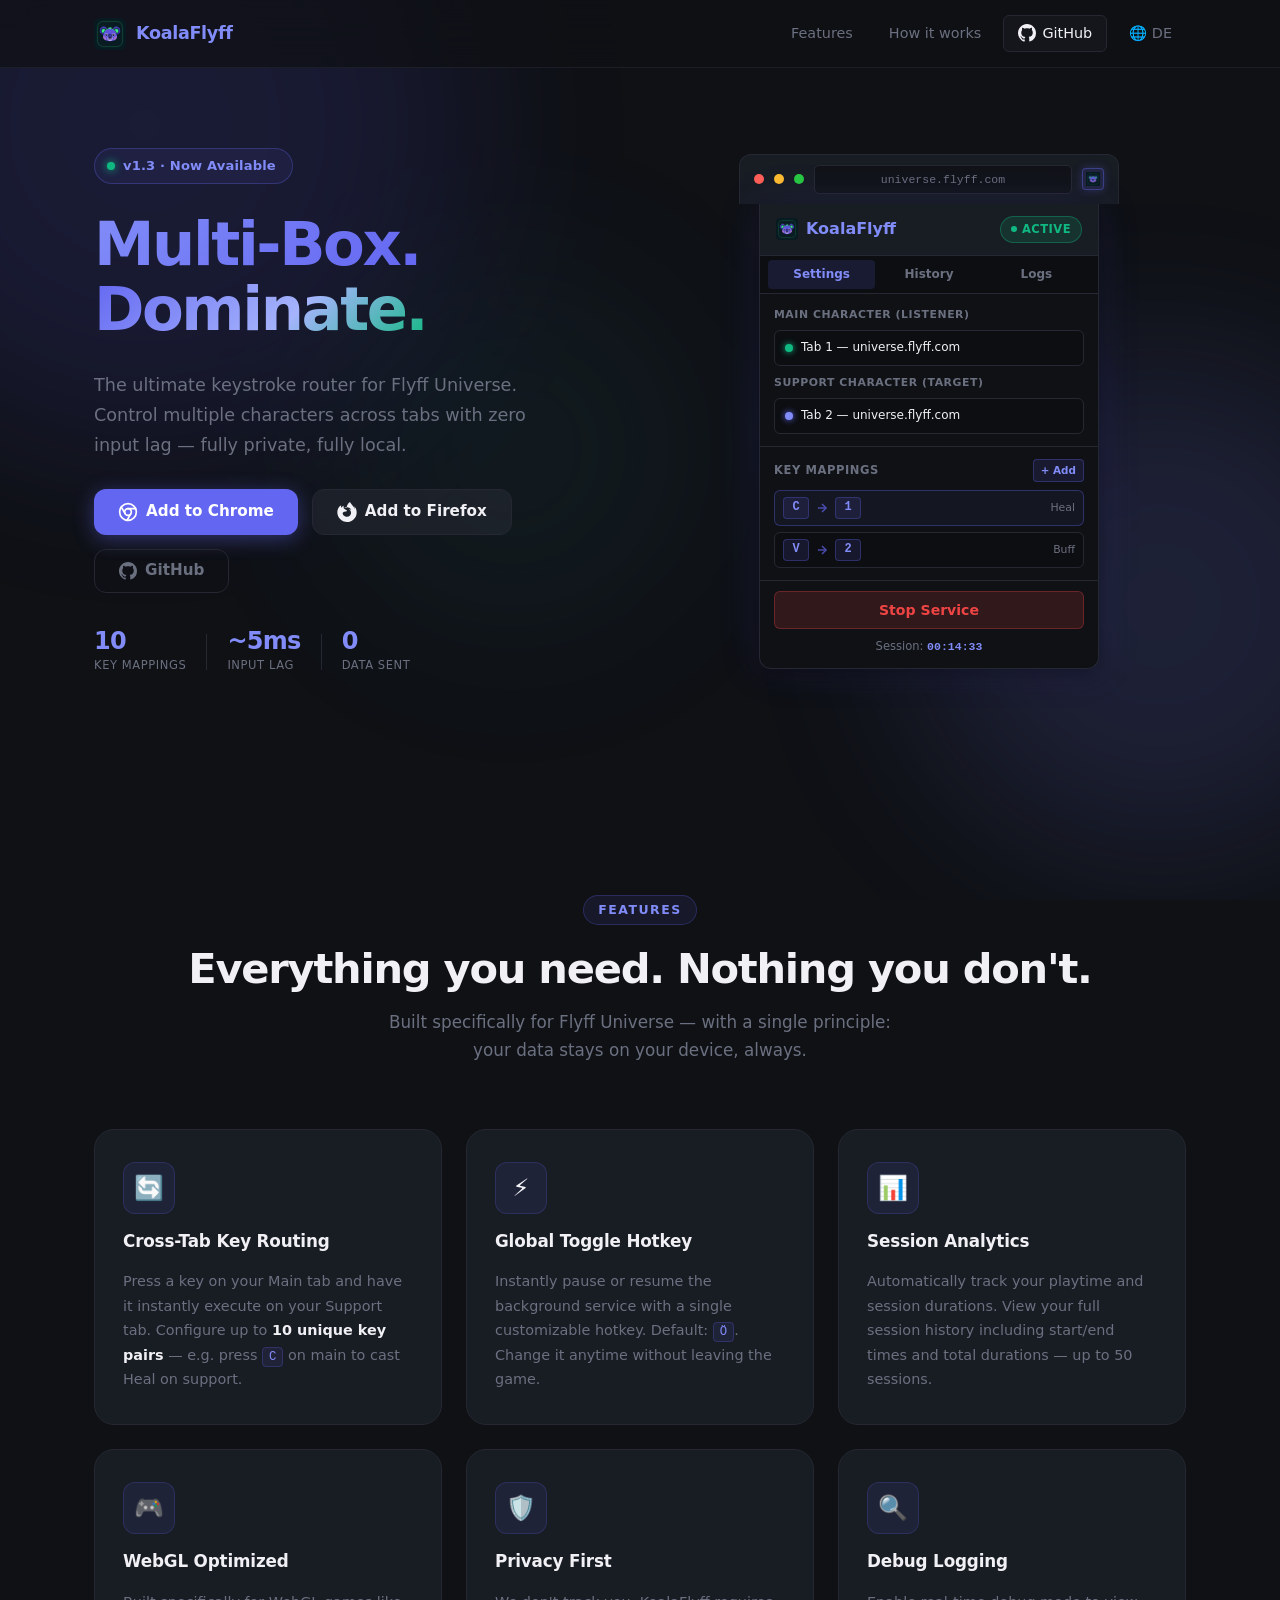
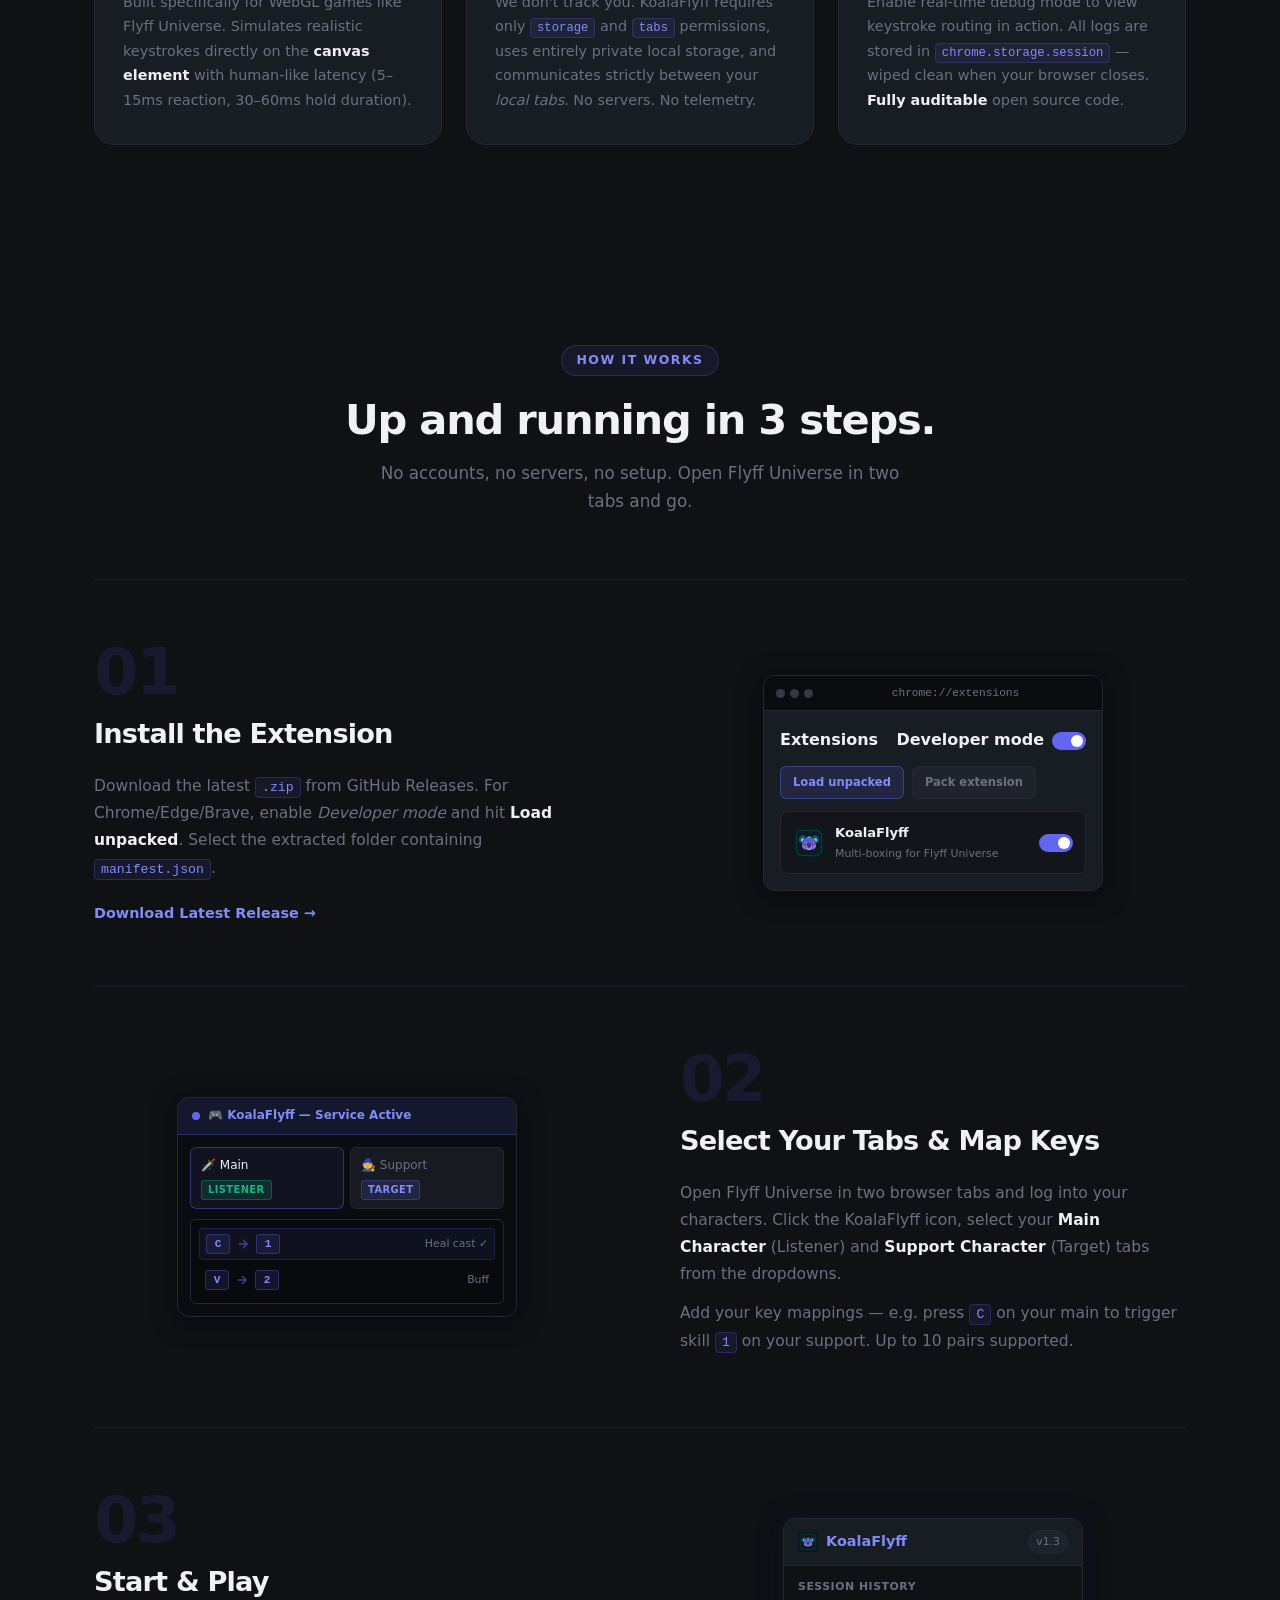
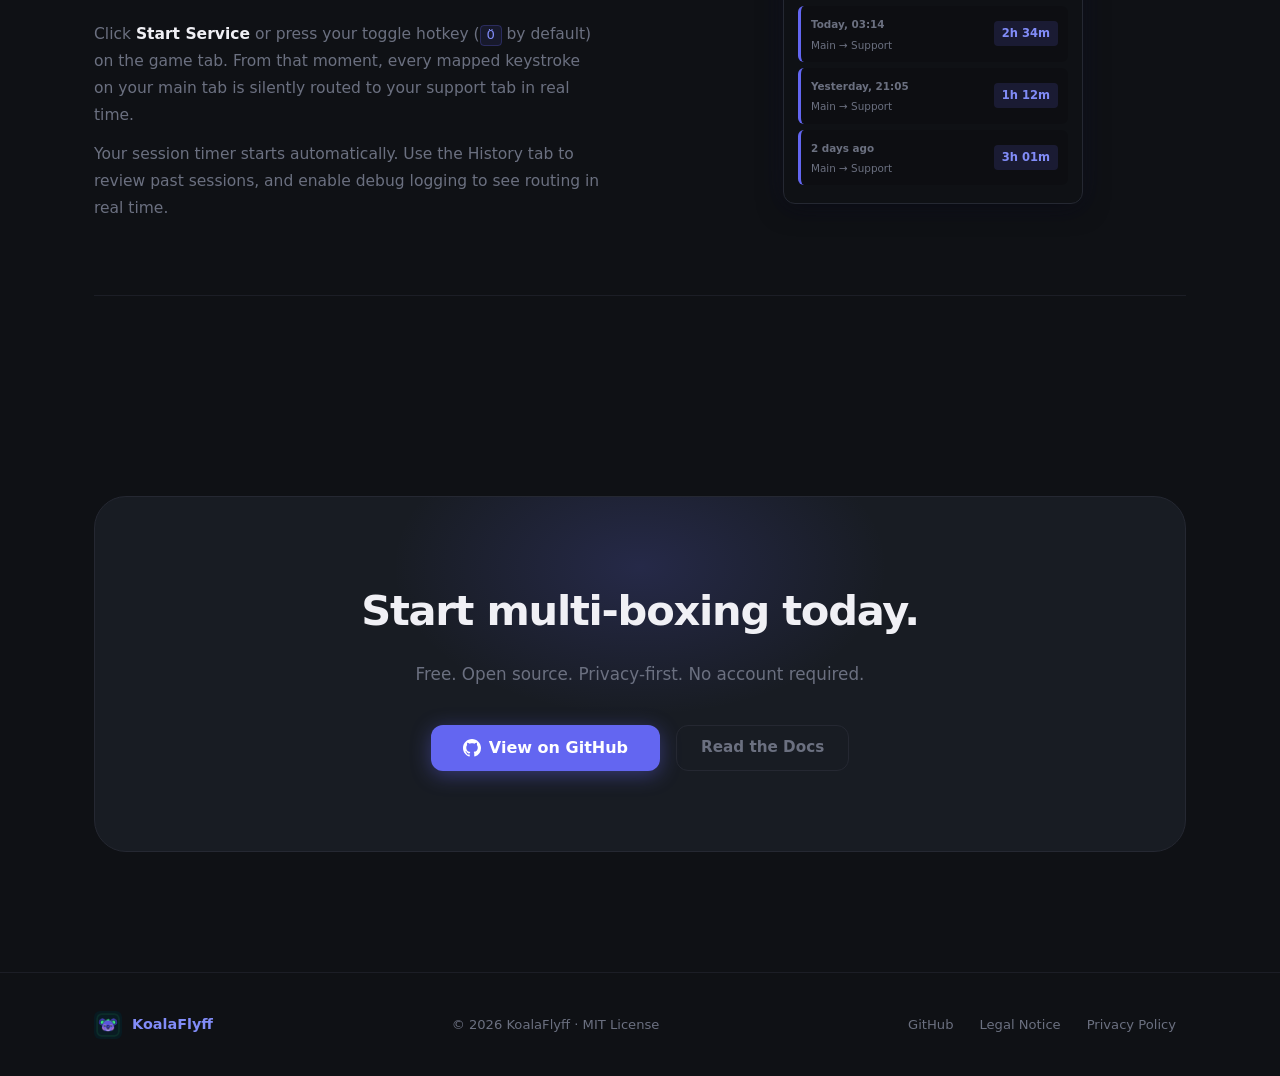
==== website/index.html @ 9cf0c8f7 "feat: add website landing page for KoalaFlyff extension" ====
<!DOCTYPE html>
<html lang="en">
<head>
  <meta charset="UTF-8">
  <meta name="viewport" content="width=device-width, initial-scale=1.0">
  <title>KoalaFlyff — The Ultimate Multi-Boxing Companion for Flyff Universe</title>
  <meta name="description" content="KoalaFlyff is a privacy-first browser extension for Flyff Universe. Route keystrokes between tabs, track sessions, and multi-box effortlessly. Zero tracking. 100% local.">
  <meta property="og:title" content="KoalaFlyff — Multi-Boxing Made Easy.">
  <meta property="og:description" content="Cross-tab key mapper for Flyff Universe. Up to 10 key mappings, global toggle hotkey, session analytics — zero tracking.">
  <meta property="og:type" content="website">
  <meta property="og:url" content="https://koalaflyff.koalastuff.net">
  <meta name="theme-color" content="#0f1115">
  <link rel="canonical" href="https://koalaflyff.koalastuff.net">
  <link rel="icon" type="image/png" href="assets/icon.png">
  <link rel="stylesheet" href="style.css">
</head>
<body>

  <!-- Animated background blobs -->
  <div class="bg-blobs" aria-hidden="true">
    <div class="blob blob-1"></div>
    <div class="blob blob-2"></div>
    <div class="blob blob-3"></div>
  </div>

  <!-- ===================== NAV ===================== -->
  <nav class="nav" id="nav">
    <div class="nav-inner">
      <a href="/" class="nav-brand" aria-label="KoalaFlyff Home">
        <img src="assets/icon.png"
             alt="KoalaFlyff Logo" class="nav-logo" width="32" height="32">
        <span class="nav-brand-text">KoalaFlyff</span>
      </a>

      <ul class="nav-links" id="nav-links" role="list">
        <li><a href="#features" class="nav-link"><span lang="en">Features</span><span lang="de">Funktionen</span></a></li>
        <li><a href="#how-it-works" class="nav-link"><span lang="en">How it works</span><span lang="de">So funktioniert's</span></a></li>
        <li>
          <a href="https://github.com/Shik3i/FlyffUniverseHelper" target="_blank" rel="noopener noreferrer"
             class="nav-link nav-github-link" aria-label="GitHub Repository">
            <svg aria-hidden="true" width="18" height="18" viewBox="0 0 16 16" fill="currentColor">
              <path d="M8 0C3.58 0 0 3.58 0 8c0 3.54 2.29 6.53 5.47 7.59.4.07.55-.17.55-.38 0-.19-.01-.82-.01-1.49-2.01.37-2.53-.49-2.69-.94-.09-.23-.48-.94-.82-1.13-.28-.15-.68-.52-.01-.53.63-.01 1.08.58 1.23.82.72 1.21 1.87.87 2.33.66.07-.52.28-.87.51-1.07-1.78-.2-3.64-.89-3.64-3.95 0-.87.31-1.59.82-2.15-.08-.2-.36-1.02.08-2.12 0 0 .67-.21 2.2.82.64-.18 1.32-.27 2-.27.68 0 1.36.09 2 .27 1.53-1.04 2.2-.82 2.2-.82.44 1.1.16 1.92.08 2.12.51.56.82 1.27.82 2.15 0 3.07-1.87 3.75-3.65 3.95.29.25.54.73.54 1.48 0 1.07-.01 1.93-.01 2.2 0 .21.15.46.55.38A8.013 8.013 0 0016 8c0-4.42-3.58-8-8-8z"/>
            </svg>
            GitHub
          </a>
        </li>
        <li>
          <button class="lang-toggle nav-link" aria-label="Auf Deutsch wechseln">🌐 DE</button>
        </li>
      </ul>

      <button class="hamburger" id="hamburger" aria-label="Toggle navigation" aria-expanded="false">
        <span class="hamburger-bar"></span>
        <span class="hamburger-bar"></span>
        <span class="hamburger-bar"></span>
      </button>
    </div>
  </nav>

  <!-- ===================== HERO ===================== -->
  <section class="hero" id="home">
    <div class="hero-inner">
      <div class="hero-content">
        <div class="version-badge" data-reveal>
          <span class="version-dot"></span>
          <span lang="en">v1.3 &middot; Now Available</span>
          <span lang="de">v1.3 &middot; Jetzt verfügbar</span>
        </div>

        <h1 class="hero-title" data-reveal>
          <span lang="en">
            <span class="gradient-text">Multi-Box.</span><br>
            <span class="gradient-text-alt">Dominate.</span>
          </span>
          <span lang="de">
            <span class="gradient-text">Multi-Box.</span><br>
            <span class="gradient-text-alt">Dominiere.</span>
          </span>
        </h1>

        <p class="hero-subtitle" data-reveal>
          <span lang="en">The ultimate keystroke router for Flyff Universe. Control multiple characters across tabs with zero input lag — fully private, fully local.</span>
          <span lang="de">Der ultimative Tastendrucker-Router für Flyff Universe. Steuere mehrere Charaktere über Tabs hinweg mit null Eingabeverzögerung — vollständig privat, vollständig lokal.</span>
        </p>

        <div class="hero-ctas" data-reveal>
          <a href="https://github.com/Shik3i/FlyffUniverseHelper/releases/latest"
             target="_blank" rel="noopener noreferrer"
             class="btn btn-primary" id="cta-chrome">
            <svg aria-hidden="true" width="20" height="20" viewBox="0 0 24 24" fill="none" stroke="currentColor" stroke-width="2" stroke-linecap="round" stroke-linejoin="round">
              <circle cx="12" cy="12" r="10"/>
              <circle cx="12" cy="12" r="4"/>
              <line x1="21.17" y1="8" x2="12" y2="8"/>
              <line x1="3.95" y1="6.06" x2="8.54" y2="14"/>
              <line x1="10.88" y1="21.94" x2="15.46" y2="14"/>
            </svg>
            <span lang="en">Add to Chrome</span>
            <span lang="de">Zu Chrome hinzufügen</span>
          </a>
          <a href="https://github.com/Shik3i/FlyffUniverseHelper/releases/latest"
             target="_blank" rel="noopener noreferrer"
             class="btn btn-secondary btn-firefox-hero" id="cta-firefox">
            <svg aria-hidden="true" width="20" height="20" viewBox="0 0 24 24" fill="currentColor">
              <path d="M8.824 7.287c.008 0 .004 0 0 0zm-2.8-1.4c.006 0 .003 0 0 0zm16.754 2.161c-.505-1.215-1.53-2.528-2.333-2.943.654 1.283 1.033 2.57 1.177 3.53l.002.02c-1.314-3.278-3.544-4.6-5.366-7.477-.091-.147-.184-.292-.273-.446a3.545 3.545 0 01-.13-.24 2.118 2.118 0 01-.172-.46.03.03 0 00-.027-.03.038.038 0 00-.021 0l-.006.001a.037.037 0 00-.01.005L15.624 0c-2.585 1.515-3.657 4.168-3.932 5.856a6.197 6.197 0 00-2.305.587.297.297 0 00-.147.37c.057.162.24.24.396.17a5.622 5.622 0 012.008-.523l.067-.005a5.847 5.847 0 011.957.222l.095.03a5.816 5.816 0 01.616.228c.08.036.16.073.238.112l.107.055a5.835 5.835 0 01.368.211 5.953 5.953 0 012.034 2.104c-.62-.437-1.733-.868-2.803-.681 4.183 2.09 3.06 9.292-2.737 9.02a5.164 5.164 0 01-1.513-.292 4.42 4.42 0 01-.538-.232c-1.42-.735-2.593-2.121-2.74-3.806 0 0 .537-2 3.845-2 .357 0 1.38-.998 1.398-1.287-.005-.095-2.029-.9-2.817-1.677-.422-.416-.622-.616-.8-.767a3.47 3.47 0 00-.301-.227 5.388 5.388 0 01-.032-2.842c-1.195.544-2.124 1.403-2.8 2.163h-.006c-.46-.584-.428-2.51-.402-2.913-.006-.025-.343.176-.389.206-.406.29-.787.616-1.136.974-.397.403-.76.839-1.085 1.303a9.816 9.816 0 00-1.562 3.52c-.003.013-.11.487-.19 1.073-.013.09-.026.181-.037.272a7.8 7.8 0 00-.069.667l-.002.034-.023.387-.001.06C.386 18.795 5.593 24 12.016 24c5.752 0 10.527-4.176 11.463-9.661.02-.149.035-.298.052-.448.232-1.994-.025-4.09-.753-5.844z"/>
            </svg>
            <span lang="en">Add to Firefox</span>
            <span lang="de">Zu Firefox hinzufügen</span>
          </a>
          <a href="https://github.com/Shik3i/FlyffUniverseHelper/releases"
             target="_blank" rel="noopener noreferrer"
             class="btn btn-ghost" id="cta-github">
            <svg aria-hidden="true" width="18" height="18" viewBox="0 0 16 16" fill="currentColor">
              <path d="M8 0C3.58 0 0 3.58 0 8c0 3.54 2.29 6.53 5.47 7.59.4.07.55-.17.55-.38 0-.19-.01-.82-.01-1.49-2.01.37-2.53-.49-2.69-.94-.09-.23-.48-.94-.82-1.13-.28-.15-.68-.52-.01-.53.63-.01 1.08.58 1.23.82.72 1.21 1.87.87 2.33.66.07-.52.28-.87.51-1.07-1.78-.2-3.64-.89-3.64-3.95 0-.87.31-1.59.82-2.15-.08-.2-.36-1.02.08-2.12 0 0 .67-.21 2.2.82.64-.18 1.32-.27 2-.27.68 0 1.36.09 2 .27 1.53-1.04 2.2-.82 2.2-.82.44 1.1.16 1.92.08 2.12.51.56.82 1.27.82 2.15 0 3.07-1.87 3.75-3.65 3.95.29.25.54.73.54 1.48 0 1.07-.01 1.93-.01 2.2 0 .21.15.46.55.38A8.013 8.013 0 0016 8c0-4.42-3.58-8-8-8z"/>
            </svg>
            <span lang="en">GitHub</span>
            <span lang="de">GitHub</span>
          </a>
        </div>

        <div class="hero-stats" data-reveal>
          <div class="stat">
            <span class="stat-value">10</span>
            <span class="stat-label">
              <span lang="en">Key Mappings</span>
              <span lang="de">Tastenmappings</span>
            </span>
          </div>
          <div class="stat-divider" aria-hidden="true"></div>
          <div class="stat">
            <span class="stat-value">~5ms</span>
            <span class="stat-label">
              <span lang="en">Input Lag</span>
              <span lang="de">Eingabeverzögerung</span>
            </span>
          </div>
          <div class="stat-divider" aria-hidden="true"></div>
          <div class="stat">
            <span class="stat-value">0</span>
            <span class="stat-label">
              <span lang="en">Data Sent</span>
              <span lang="de">Gesendete Daten</span>
            </span>
          </div>
        </div>
      </div>

      <!-- Interactive popup mockup -->
      <div class="hero-mockup" data-reveal aria-label="KoalaFlyff popup interface preview">
        <div class="mockup-browser-bar">
          <span class="mockup-dot mockup-dot-red"></span>
          <span class="mockup-dot mockup-dot-yellow"></span>
          <span class="mockup-dot mockup-dot-green"></span>
          <span class="mockup-url-bar">universe.flyff.com</span>
          <div class="mockup-ext-icon" title="KoalaFlyff active">
            <img src="assets/icon.png"
                 alt="KoalaFlyff icon" width="16" height="16">
          </div>
        </div>

        <div class="popup-mockup">
          <!-- Popup Header -->
          <div class="pm-header">
            <div class="pm-header-title">
              <img src="assets/icon.png"
                   alt="" width="22" height="22" aria-hidden="true">
              <span class="pm-title">KoalaFlyff</span>
            </div>
            <div class="pm-status pm-status-active" id="mockup-status">
              <span class="pm-status-dot"></span>
              <span lang="en">Active</span>
              <span lang="de">Aktiv</span>
            </div>
          </div>

          <!-- Tabs -->
          <div class="pm-tabs">
            <span class="pm-tab pm-tab-active">
              <span lang="en">Settings</span>
              <span lang="de">Einstellungen</span>
            </span>
            <span class="pm-tab">
              <span lang="en">History</span>
              <span lang="de">Verlauf</span>
            </span>
            <span class="pm-tab">Logs</span>
          </div>

          <!-- Tab selection -->
          <div class="pm-section">
            <div class="pm-label">
              <span lang="en">Main Character (Listener)</span>
              <span lang="de">Hauptcharakter (Listener)</span>
            </div>
            <div class="pm-select-row">
              <div class="pm-select-dot pm-dot-green"></div>
              <span class="pm-select-text">Tab 1 — universe.flyff.com</span>
            </div>
            <div class="pm-label" style="margin-top:8px;">
              <span lang="en">Support Character (Target)</span>
              <span lang="de">Supportcharakter (Ziel)</span>
            </div>
            <div class="pm-select-row">
              <div class="pm-select-dot pm-dot-purple"></div>
              <span class="pm-select-text">Tab 2 — universe.flyff.com</span>
            </div>
          </div>

          <!-- Key Mappings -->
          <div class="pm-section">
            <div class="pm-section-header">
              <span class="pm-label-bold">
                <span lang="en">Key Mappings</span>
                <span lang="de">Tastenmappings</span>
              </span>
              <span class="pm-add-chip">+ <span lang="en">Add</span><span lang="de">Hinzu</span></span>
            </div>
            <div class="pm-mappings">
              <div class="pm-mapping-row pm-mapping-active">
                <span class="pm-key">C</span>
                <svg aria-hidden="true" width="14" height="14" viewBox="0 0 24 24" fill="none" stroke="currentColor" stroke-width="2.5"><line x1="5" y1="12" x2="19" y2="12"/><polyline points="12 5 19 12 12 19"/></svg>
                <span class="pm-key">1</span>
                <span class="pm-key-desc">
                  <span lang="en">Heal</span>
                  <span lang="de">Heilen</span>
                </span>
              </div>
              <div class="pm-mapping-row">
                <span class="pm-key">V</span>
                <svg aria-hidden="true" width="14" height="14" viewBox="0 0 24 24" fill="none" stroke="currentColor" stroke-width="2.5"><line x1="5" y1="12" x2="19" y2="12"/><polyline points="12 5 19 12 12 19"/></svg>
                <span class="pm-key">2</span>
                <span class="pm-key-desc">
                  <span lang="en">Buff</span>
                  <span lang="de">Buff</span>
                </span>
              </div>
            </div>
          </div>

          <!-- Start Button -->
          <div class="pm-footer">
            <button class="pm-toggle-btn pm-toggle-running" tabindex="-1">
              <span lang="en">Stop Service</span>
              <span lang="de">Service stoppen</span>
            </button>
            <div class="pm-timer">
              <span lang="en">Session: </span>
              <span lang="de">Session: </span>
              <span class="pm-timer-val" id="mockup-timer">00:14:32</span>
            </div>
          </div>
        </div>
      </div>
    </div>
  </section>

  <!-- ===================== FEATURES ===================== -->
  <section class="features" id="features">
    <div class="container">
      <div class="section-header" data-reveal>
        <span class="section-label">
          <span lang="en">Features</span>
          <span lang="de">Funktionen</span>
        </span>
        <h2 class="section-title">
          <span lang="en">Everything you need. Nothing you don't.</span>
          <span lang="de">Alles was du brauchst. Sonst nichts.</span>
        </h2>
        <p class="section-subtitle">
          <span lang="en">Built specifically for Flyff Universe — with a single principle: your data stays on your device, always.</span>
          <span lang="de">Entwickelt speziell für Flyff Universe — nach einem klaren Prinzip: Deine Daten gehören dir und bleiben lokal.</span>
        </p>
      </div>

      <div class="features-grid">
        <article class="feature-card" data-reveal>
          <div class="feature-icon-wrap">
            <span class="feature-icon" aria-hidden="true">🔄</span>
          </div>
          <h3 class="feature-title">
            <span lang="en">Cross-Tab Key Routing</span>
            <span lang="de">Tab-übergreifendes Tastenrouting</span>
          </h3>
          <p class="feature-desc">
            <span lang="en">Press a key on your Main tab and have it instantly execute on your Support tab. Configure up to <strong>10 unique key pairs</strong> — e.g. press <code>C</code> on main to cast Heal on support.</span>
            <span lang="de">Drücke eine Taste auf deinem Haupttab und sie wird sofort auf deinem Supporttab ausgeführt. Konfiguriere bis zu <strong>10 einzigartige Tastenpaare</strong> — z.B. drücke <code>C</code> auf Main um Heal auf dem Support zu wirken.</span>
          </p>
        </article>

        <article class="feature-card" data-reveal>
          <div class="feature-icon-wrap">
            <span class="feature-icon" aria-hidden="true">⚡</span>
          </div>
          <h3 class="feature-title">
            <span lang="en">Global Toggle Hotkey</span>
            <span lang="de">Globaler Toggle-Hotkey</span>
          </h3>
          <p class="feature-desc">
            <span lang="en">Instantly pause or resume the background service with a single customizable hotkey. Default: <code>Ö</code>. Change it anytime without leaving the game.</span>
            <span lang="de">Pausiere oder setze den Hintergrunddienst mit einem einzigen anpassbaren Hotkey fort. Standard: <code>Ö</code>. Jederzeit änderbar, ohne das Spiel zu verlassen.</span>
          </p>
        </article>

        <article class="feature-card" data-reveal>
          <div class="feature-icon-wrap">
            <span class="feature-icon" aria-hidden="true">📊</span>
          </div>
          <h3 class="feature-title">
            <span lang="en">Session Analytics</span>
            <span lang="de">Session-Analytik</span>
          </h3>
          <p class="feature-desc">
            <span lang="en">Automatically track your playtime and session durations. View your full session history including start/end times and total durations — up to 50 sessions.</span>
            <span lang="de">Verfolge automatisch deine Spielzeit und Session-Dauer. Sieh dir deine vollständige Session-Historie an — bis zu 50 Sessions mit Start-/Endzeiten.</span>
          </p>
        </article>

        <article class="feature-card" data-reveal>
          <div class="feature-icon-wrap">
            <span class="feature-icon" aria-hidden="true">🎮</span>
          </div>
          <h3 class="feature-title">
            <span lang="en">WebGL Optimized</span>
            <span lang="de">WebGL-optimiert</span>
          </h3>
          <p class="feature-desc">
            <span lang="en">Built specifically for WebGL games like Flyff Universe. Simulates realistic keystrokes directly on the <strong>canvas element</strong> with human-like latency (5–15ms reaction, 30–60ms hold duration).</span>
            <span lang="de">Speziell für WebGL-Spiele wie Flyff Universe gebaut. Simuliert realistische Tastenanschläge direkt auf dem <strong>Canvas-Element</strong> mit menschenähnlicher Latenz (5–15ms Reaktion, 30–60ms Haltedauer).</span>
          </p>
        </article>

        <article class="feature-card" data-reveal>
          <div class="feature-icon-wrap">
            <span class="feature-icon" aria-hidden="true">🛡️</span>
          </div>
          <h3 class="feature-title">
            <span lang="en">Privacy First</span>
            <span lang="de">Privatsphäre zuerst</span>
          </h3>
          <p class="feature-desc">
            <span lang="en">We don't track you. KoalaFlyff requires only <code>storage</code> and <code>tabs</code> permissions, uses entirely private local storage, and communicates strictly between your <em>local tabs</em>. No servers. No telemetry.</span>
            <span lang="de">Wir tracken dich nicht. KoalaFlyff benötigt nur <code>storage</code> und <code>tabs</code>-Berechtigungen, nutzt ausschließlich lokalen Speicher und kommuniziert strikt zwischen deinen <em>lokalen Tabs</em>. Keine Server. Keine Telemetrie.</span>
          </p>
        </article>

        <article class="feature-card" data-reveal>
          <div class="feature-icon-wrap">
            <span class="feature-icon" aria-hidden="true">🔍</span>
          </div>
          <h3 class="feature-title">
            <span lang="en">Debug Logging</span>
            <span lang="de">Debug-Protokollierung</span>
          </h3>
          <p class="feature-desc">
            <span lang="en">Enable real-time debug mode to view keystroke routing in action. All logs are stored in <code>chrome.storage.session</code> — wiped clean when your browser closes. <strong>Fully auditable</strong> open source code.</span>
            <span lang="de">Aktiviere den Echtzeit-Debug-Modus, um das Tastenrouting live zu beobachten. Alle Logs werden in <code>chrome.storage.session</code> gespeichert — werden beim Schließen des Browsers gelöscht. <strong>Vollständig prüfbarer</strong> Open-Source-Code.</span>
          </p>
        </article>
      </div>
    </div>
  </section>

  <!-- ===================== HOW IT WORKS ===================== -->
  <section class="how-it-works" id="how-it-works">
    <div class="container">
      <div class="section-header" data-reveal>
        <span class="section-label">
          <span lang="en">How it works</span>
          <span lang="de">So funktioniert's</span>
        </span>
        <h2 class="section-title">
          <span lang="en">Up and running in 3 steps.</span>
          <span lang="de">In 3 Schritten startklar.</span>
        </h2>
        <p class="section-subtitle">
          <span lang="en">No accounts, no servers, no setup. Open Flyff Universe in two tabs and go.</span>
          <span lang="de">Keine Accounts, keine Server, kein Setup. Öffne Flyff Universe in zwei Tabs und lege los.</span>
        </p>
      </div>

      <!-- Step 1 -->
      <div class="step step-odd" data-reveal>
        <div class="step-content">
          <div class="step-number" aria-label="Step 1">01</div>
          <h3 class="step-title">
            <span lang="en">Install the Extension</span>
            <span lang="de">Erweiterung installieren</span>
          </h3>
          <p class="step-desc">
            <span lang="en">Download the latest <code>.zip</code> from GitHub Releases. For Chrome/Edge/Brave, enable <em>Developer mode</em> and hit <strong>Load unpacked</strong>. Select the extracted folder containing <code>manifest.json</code>.</span>
            <span lang="de">Lade das neueste <code>.zip</code> aus den GitHub-Releases. Aktiviere für Chrome/Edge/Brave den <em>Entwicklermodus</em> und klicke auf <strong>„Entpackte Erweiterung laden"</strong>. Wähle den extrahierten Ordner mit <code>manifest.json</code>.</span>
          </p>
          <a href="https://github.com/Shik3i/FlyffUniverseHelper/releases/latest"
             target="_blank" rel="noopener noreferrer"
             class="step-link">
            <span lang="en">Download Latest Release &rarr;</span>
            <span lang="de">Neuestes Release herunterladen &rarr;</span>
          </a>
        </div>
        <div class="step-visual" aria-hidden="true">
          <div class="visual-install">
            <div class="vi-browser-bar">
              <div class="vi-dots">
                <span></span><span></span><span></span>
              </div>
              <div class="vi-url">chrome://extensions</div>
            </div>
            <div class="vi-body">
              <div class="vi-row vi-row-header">
                <span>Extensions</span>
                <div class="vi-toggle-wrap">
                  <span class="vi-toggle-label">
                    <span lang="en">Developer mode</span>
                    <span lang="de">Entwicklermodus</span>
                  </span>
                  <div class="vi-toggle vi-toggle-on"></div>
                </div>
              </div>
              <div class="vi-btn-row">
                <div class="vi-chip vi-chip-active">
                  <span lang="en">Load unpacked</span>
                  <span lang="de">Entpackte laden</span>
                </div>
                <div class="vi-chip">
                  <span lang="en">Pack extension</span>
                  <span lang="de">Erweiterung packen</span>
                </div>
              </div>
              <div class="vi-ext-card">
                <img src="assets/icon.png" alt="" width="32" height="32">
                <div class="vi-ext-info">
                  <span class="vi-ext-name">KoalaFlyff</span>
                  <span class="vi-ext-desc">
                    <span lang="en">Multi-boxing for Flyff Universe</span>
                    <span lang="de">Multi-Boxing für Flyff Universe</span>
                  </span>
                </div>
                <div class="vi-ext-toggle vi-toggle vi-toggle-on"></div>
              </div>
            </div>
          </div>
        </div>
      </div>

      <!-- Step 2 -->
      <div class="step step-even" data-reveal>
        <div class="step-visual" aria-hidden="true">
          <div class="vs-page">
            <div class="vs-banner">
              <span class="vs-banner-dot"></span>
              <span lang="en">🎮 KoalaFlyff — Service Active</span>
              <span lang="de">🎮 KoalaFlyff — Service aktiv</span>
            </div>
            <div class="vs-game-ui">
              <div class="vs-tabs-row">
                <div class="vs-tab vs-tab-active">
                  <span>🗡️ Main</span>
                  <span class="vs-tab-badge vs-badge-green">
                    <span lang="en">Listener</span>
                    <span lang="de">Listener</span>
                  </span>
                </div>
                <div class="vs-tab">
                  <span>🧙 Support</span>
                  <span class="vs-tab-badge vs-badge-purple">
                    <span lang="en">Target</span>
                    <span lang="de">Ziel</span>
                  </span>
                </div>
              </div>
              <div class="vs-mapping-preview">
                <div class="vs-map-row vs-map-active">
                  <span class="vs-key-chip">C</span>
                  <svg width="14" height="14" viewBox="0 0 24 24" fill="none" stroke="currentColor" stroke-width="2.5"><line x1="5" y1="12" x2="19" y2="12"/><polyline points="12 5 19 12 12 19"/></svg>
                  <span class="vs-key-chip">1</span>
                  <span class="vs-map-label">
                    <span lang="en">Heal cast ✓</span>
                    <span lang="de">Heilzauber ✓</span>
                  </span>
                </div>
                <div class="vs-map-row">
                  <span class="vs-key-chip">V</span>
                  <svg width="14" height="14" viewBox="0 0 24 24" fill="none" stroke="currentColor" stroke-width="2.5"><line x1="5" y1="12" x2="19" y2="12"/><polyline points="12 5 19 12 12 19"/></svg>
                  <span class="vs-key-chip">2</span>
                  <span class="vs-map-label">Buff</span>
                </div>
              </div>
            </div>
          </div>
        </div>
        <div class="step-content">
          <div class="step-number" aria-label="Step 2">02</div>
          <h3 class="step-title">
            <span lang="en">Select Your Tabs &amp; Map Keys</span>
            <span lang="de">Tabs auswählen &amp; Tasten mappen</span>
          </h3>
          <p class="step-desc">
            <span lang="en">Open Flyff Universe in two browser tabs and log into your characters. Click the KoalaFlyff icon, select your <strong>Main Character</strong> (Listener) and <strong>Support Character</strong> (Target) tabs from the dropdowns.</span>
            <span lang="de">Öffne Flyff Universe in zwei Browser-Tabs und logge dich in deine Charaktere ein. Klicke auf das KoalaFlyff-Symbol, wähle deinen <strong>Hauptcharakter</strong> (Listener) und <strong>Supportcharakter</strong> (Ziel) aus den Dropdowns.</span>
          </p>
          <p class="step-desc">
            <span lang="en">Add your key mappings — e.g. press <code>C</code> on your main to trigger skill <code>1</code> on your support. Up to 10 pairs supported.</span>
            <span lang="de">Füge deine Tastenmappings hinzu — z.B. drücke <code>C</code> auf deinem Hauptcharakter um Skill <code>1</code> auf deinem Support auszulösen. Bis zu 10 Paare werden unterstützt.</span>
          </p>
        </div>
      </div>

      <!-- Step 3 -->
      <div class="step step-odd" data-reveal>
        <div class="step-content">
          <div class="step-number" aria-label="Step 3">03</div>
          <h3 class="step-title">
            <span lang="en">Start &amp; Play</span>
            <span lang="de">Starten &amp; Spielen</span>
          </h3>
          <p class="step-desc">
            <span lang="en">Click <strong>Start Service</strong> or press your toggle hotkey (<code>Ö</code> by default) on the game tab. From that moment, every mapped keystroke on your main tab is silently routed to your support tab in real time.</span>
            <span lang="de">Klicke auf <strong>Service starten</strong> oder drücke deinen Toggle-Hotkey (<code>Ö</code> standardmäßig) auf dem Spiel-Tab. Ab diesem Moment wird jeder gemappte Tastenanschlag auf deinem Haupttab still an deinen Supporttab weitergeleitet.</span>
          </p>
          <p class="step-desc">
            <span lang="en">Your session timer starts automatically. Use the History tab to review past sessions, and enable debug logging to see routing in real time.</span>
            <span lang="de">Dein Session-Timer startet automatisch. Nutze den Verlauf-Tab, um vergangene Sessions zu überprüfen, und aktiviere die Debug-Protokollierung für Echtzeit-Routing-Infos.</span>
          </p>
        </div>
        <div class="step-visual" aria-hidden="true">
          <div class="visual-popup">
            <div class="vp-header">
              <div class="vp-header-left">
                <img src="assets/icon.png" alt="" width="20" height="20">
                <span>KoalaFlyff</span>
              </div>
              <span class="vp-version">v1.3</span>
            </div>
            <div class="vp-history">
              <div class="vp-hist-label">
                <span lang="en">Session History</span>
                <span lang="de">Session-Verlauf</span>
              </div>
              <div class="vp-hist-item">
                <div class="vp-hist-info">
                  <strong>
                    <span lang="en">Today, 03:14</span>
                    <span lang="de">Heute, 03:14</span>
                  </strong>
                  <span>
                    <span lang="en">Main → Support</span>
                    <span lang="de">Main → Support</span>
                  </span>
                </div>
                <span class="vp-hist-badge">2h 34m</span>
              </div>
              <div class="vp-hist-item">
                <div class="vp-hist-info">
                  <strong>
                    <span lang="en">Yesterday, 21:05</span>
                    <span lang="de">Gestern, 21:05</span>
                  </strong>
                  <span>
                    <span lang="en">Main → Support</span>
                    <span lang="de">Main → Support</span>
                  </span>
                </div>
                <span class="vp-hist-badge">1h 12m</span>
              </div>
              <div class="vp-hist-item">
                <div class="vp-hist-info">
                  <strong>
                    <span lang="en">2 days ago</span>
                    <span lang="de">Vor 2 Tagen</span>
                  </strong>
                  <span>
                    <span lang="en">Main → Support</span>
                    <span lang="de">Main → Support</span>
                  </span>
                </div>
                <span class="vp-hist-badge">3h 01m</span>
              </div>
            </div>
          </div>
        </div>
      </div>

    </div>
  </section>

  <!-- ===================== CTA ===================== -->
  <section class="cta-section" id="cta">
    <div class="container">
      <div class="cta-box" data-reveal>
        <div class="cta-glow" aria-hidden="true"></div>
        <h2 class="cta-title">
          <span lang="en">Start multi-boxing today.</span>
          <span lang="de">Starte noch heute mit Multi-Boxing.</span>
        </h2>
        <p class="cta-subtitle">
          <span lang="en">Free. Open source. Privacy-first. No account required.</span>
          <span lang="de">Kostenlos. Open Source. Privatsphäre-freundlich. Kein Account nötig.</span>
        </p>
        <div class="cta-buttons">
          <a href="https://github.com/Shik3i/FlyffUniverseHelper"
             target="_blank" rel="noopener noreferrer"
             class="btn btn-primary btn-lg" id="cta-bottom-github">
            <svg aria-hidden="true" width="18" height="18" viewBox="0 0 16 16" fill="currentColor">
              <path d="M8 0C3.58 0 0 3.58 0 8c0 3.54 2.29 6.53 5.47 7.59.4.07.55-.17.55-.38 0-.19-.01-.82-.01-1.49-2.01.37-2.53-.49-2.69-.94-.09-.23-.48-.94-.82-1.13-.28-.15-.68-.52-.01-.53.63-.01 1.08.58 1.23.82.72 1.21 1.87.87 2.33.66.07-.52.28-.87.51-1.07-1.78-.2-3.64-.89-3.64-3.95 0-.87.31-1.59.82-2.15-.08-.2-.36-1.02.08-2.12 0 0 .67-.21 2.2.82.64-.18 1.32-.27 2-.27.68 0 1.36.09 2 .27 1.53-1.04 2.2-.82 2.2-.82.44 1.1.16 1.92.08 2.12.51.56.82 1.27.82 2.15 0 3.07-1.87 3.75-3.65 3.95.29.25.54.73.54 1.48 0 1.07-.01 1.93-.01 2.2 0 .21.15.46.55.38A8.013 8.013 0 0016 8c0-4.42-3.58-8-8-8z"/>
            </svg>
            <span lang="en">View on GitHub</span>
            <span lang="de">Auf GitHub ansehen</span>
          </a>
          <a href="https://github.com/Shik3i/FlyffUniverseHelper/blob/main/README.md"
             target="_blank" rel="noopener noreferrer"
             class="btn btn-ghost" id="cta-bottom-docs">
            <span lang="en">Read the Docs</span>
            <span lang="de">Dokumentation lesen</span>
          </a>
        </div>
      </div>
    </div>
  </section>

  <!-- ===================== FOOTER ===================== -->
  <footer class="footer">
    <div class="container">
      <div class="footer-inner">
        <div class="footer-brand">
          <img src="assets/icon.png"
               alt="KoalaFlyff Logo" width="28" height="28">
          <span class="footer-name">KoalaFlyff</span>
        </div>
        <p class="footer-copy">&copy; 2026 KoalaFlyff &middot; MIT License</p>
        <nav class="footer-links" aria-label="Footer navigation">
          <a href="https://github.com/Shik3i/FlyffUniverseHelper" target="_blank" rel="noopener noreferrer" class="footer-link">GitHub</a>
          <a href="impressum.html" class="footer-link"><span lang="en">Legal Notice</span><span lang="de">Impressum</span></a>
          <a href="datenschutz.html" class="footer-link"><span lang="en">Privacy Policy</span><span lang="de">Datenschutz</span></a>
        </nav>
      </div>
    </div>
  </footer>

  <script src="app.js" defer></script>
</body>
</html>
---- website/style.css ----
/* =====================================================
   KoalaFlyff — style.css
   Dark indigo theme, premium landing page
   ===================================================== */

/* ── Custom Properties ─────────────────────────────── */
:root {
  --bg:           #0f1115;
  --panel:        #181c23;
  --text:         #f0f0f5;
  --muted:        #6b7080;
  --accent:       #6366f1;
  --accent-2:     #818cf8;
  --accent-hover: #4f46e5;
  --green:        #10b981;
  --danger:       #ef4444;
  --border:       #252832;
  --border-light: #353945;

  --radius-sm:  6px;
  --radius-md:  12px;
  --radius-lg:  20px;
  --radius-xl:  32px;

  --shadow-glow: 0 0 40px rgba(99, 102, 241, 0.18);
  --shadow-card: 0 4px 24px rgba(0, 0, 0, 0.5);

  --nav-height: 68px;
  --transition: 0.22s ease;
}

/* ── Reset & Base ──────────────────────────────────── */
*, *::before, *::after {
  box-sizing: border-box;
  margin: 0;
  padding: 0;
}

html {
  scroll-behavior: smooth;
  scroll-padding-top: var(--nav-height);
  font-size: 16px;
}

body {
  font-family: system-ui, -apple-system, BlinkMacSystemFont, 'Segoe UI', Roboto,
               Helvetica, Arial, sans-serif;
  background-color: var(--bg);
  color: var(--text);
  line-height: 1.65;
  min-height: 100vh;
  overflow-x: hidden;
  -webkit-font-smoothing: antialiased;
  -moz-osx-font-smoothing: grayscale;
}

img {
  display: block;
  max-width: 100%;
}

a {
  color: inherit;
  text-decoration: none;
}

ul { list-style: none; }

code {
  font-family: 'SF Mono', 'Fira Code', 'Cascadia Code', monospace;
  background: rgba(99, 102, 241, 0.1);
  border: 1px solid rgba(99, 102, 241, 0.25);
  border-radius: 4px;
  padding: 2px 6px;
  font-size: 0.85em;
  color: var(--accent-2);
}

/* ── Animated Background Blobs ─────────────────────── */
.bg-blobs {
  position: fixed;
  inset: 0;
  z-index: 0;
  pointer-events: none;
  overflow: hidden;
}

.blob {
  position: absolute;
  border-radius: 50%;
  filter: blur(90px);
  opacity: 0.15;
  animation: blobFloat 20s ease-in-out infinite alternate;
}

.blob-1 {
  width: 650px;
  height: 650px;
  background: radial-gradient(circle, #6366f1, #4338ca);
  top: -200px;
  left: -180px;
  animation-delay: 0s;
}

.blob-2 {
  width: 500px;
  height: 500px;
  background: radial-gradient(circle, #818cf8, #6366f1);
  bottom: 5%;
  right: -130px;
  animation-delay: -7s;
}

.blob-3 {
  width: 380px;
  height: 380px;
  background: radial-gradient(circle, #10b981, #6366f1);
  top: 50%;
  left: 40%;
  transform: translate(-50%, -50%);
  animation-delay: -14s;
  opacity: 0.07;
}

@keyframes blobFloat {
  0%   { transform: translate(0, 0) scale(1); }
  33%  { transform: translate(40px, -30px) scale(1.08); }
  66%  { transform: translate(-20px, 50px) scale(0.95); }
  100% { transform: translate(30px, 20px) scale(1.04); }
}

/* ── Container ─────────────────────────────────────── */
.container {
  position: relative;
  z-index: 1;
  max-width: 1140px;
  margin: 0 auto;
  padding: 0 24px;
}

/* ── Scroll Reveal ─────────────────────────────────── */
[data-reveal] {
  opacity: 0;
  transform: translateY(28px);
  transition: opacity 0.6s ease, transform 0.6s ease;
}

[data-reveal].revealed {
  opacity: 1;
  transform: translateY(0);
}

/* ── Nav ───────────────────────────────────────────── */
.nav {
  position: fixed;
  top: 0;
  left: 0;
  right: 0;
  z-index: 100;
  height: var(--nav-height);
  background: rgba(15, 17, 21, 0.75);
  backdrop-filter: blur(16px);
  -webkit-backdrop-filter: blur(16px);
  border-bottom: 1px solid rgba(37, 40, 50, 0.6);
  transition: background var(--transition), box-shadow var(--transition);
}

.nav.scrolled {
  background: rgba(15, 17, 21, 0.95);
  box-shadow: 0 2px 24px rgba(0, 0, 0, 0.5);
}

.nav-inner {
  max-width: 1140px;
  margin: 0 auto;
  padding: 0 24px;
  height: 100%;
  display: flex;
  align-items: center;
  justify-content: space-between;
  gap: 24px;
}

.nav-brand {
  display: flex;
  align-items: center;
  gap: 10px;
  flex-shrink: 0;
  transition: opacity var(--transition);
}

.nav-brand:hover { opacity: 0.85; }

.nav-logo {
  width: 32px;
  height: 32px;
  object-fit: contain;
  border-radius: 6px;
}

.nav-brand-text {
  font-size: 1.1rem;
  font-weight: 700;
  color: var(--accent-2);
  letter-spacing: -0.02em;
}

.nav-links {
  display: flex;
  align-items: center;
  gap: 8px;
  margin-left: auto;
}

.nav-link {
  display: flex;
  align-items: center;
  gap: 6px;
  padding: 6px 14px;
  border-radius: var(--radius-sm);
  color: var(--muted);
  font-size: 0.9rem;
  font-weight: 500;
  cursor: pointer;
  background: none;
  border: none;
  font-family: inherit;
  transition: color var(--transition), background var(--transition);
}

.nav-link:hover {
  color: var(--text);
  background: rgba(37, 40, 50, 0.5);
}

.nav-github-link {
  color: var(--text);
  border: 1px solid var(--border);
  background: rgba(37, 40, 50, 0.3);
}

.nav-github-link:hover {
  border-color: var(--accent);
  color: var(--accent-2);
  background: rgba(99, 102, 241, 0.08);
}

/* ── Hamburger ─────────────────────────────────────── */
.hamburger {
  display: none;
  flex-direction: column;
  gap: 5px;
  cursor: pointer;
  padding: 8px;
  border: none;
  background: transparent;
  border-radius: var(--radius-sm);
  transition: background var(--transition);
}

.hamburger:hover { background: rgba(37, 40, 50, 0.5); }

.hamburger-bar {
  width: 22px;
  height: 2px;
  background: var(--text);
  border-radius: 2px;
  transition: transform 0.3s ease, opacity 0.3s ease;
  display: block;
}

.hamburger[aria-expanded="true"] .hamburger-bar:nth-child(1) {
  transform: translateY(7px) rotate(45deg);
}
.hamburger[aria-expanded="true"] .hamburger-bar:nth-child(2) {
  opacity: 0;
}
.hamburger[aria-expanded="true"] .hamburger-bar:nth-child(3) {
  transform: translateY(-7px) rotate(-45deg);
}

/* ── Buttons ───────────────────────────────────────── */
.btn {
  display: inline-flex;
  align-items: center;
  gap: 8px;
  padding: 12px 24px;
  border-radius: var(--radius-md);
  font-weight: 600;
  font-size: 0.95rem;
  line-height: 1;
  cursor: pointer;
  border: none;
  text-decoration: none;
  transition: transform 0.18s ease, box-shadow 0.18s ease, background 0.18s ease, border-color 0.18s ease, color 0.18s ease;
  white-space: nowrap;
}

.btn:hover  { transform: translateY(-2px); }
.btn:active { transform: translateY(0); }

.btn-primary {
  background: var(--accent);
  color: #fff;
  box-shadow: 0 4px 20px rgba(99, 102, 241, 0.4);
}

.btn-primary:hover {
  background: var(--accent-hover);
  box-shadow: 0 6px 32px rgba(99, 102, 241, 0.55);
}

.btn-secondary {
  background: rgba(37, 40, 50, 0.6);
  color: var(--text);
  border: 1px solid var(--border);
}

.btn-secondary:hover {
  border-color: var(--accent);
  color: var(--accent-2);
  background: rgba(99, 102, 241, 0.08);
}

.btn-ghost {
  background: transparent;
  color: var(--muted);
  border: 1px solid var(--border);
}

.btn-ghost:hover {
  color: var(--text);
  border-color: var(--border-light);
  background: rgba(37, 40, 50, 0.4);
}

.btn-lg {
  padding: 14px 32px;
  font-size: 1rem;
}

/* ── Gradient Text ─────────────────────────────────── */
.gradient-text {
  background: linear-gradient(135deg, #818cf8 0%, #6366f1 100%);
  -webkit-background-clip: text;
  -webkit-text-fill-color: transparent;
  background-clip: text;
}

.gradient-text-alt {
  background: linear-gradient(135deg, #6366f1 0%, #a5b4fc 60%, #10b981 100%);
  -webkit-background-clip: text;
  -webkit-text-fill-color: transparent;
  background-clip: text;
}

/* ── Section Header ────────────────────────────────── */
.section-header {
  text-align: center;
  margin-bottom: 64px;
}

.section-label {
  display: inline-block;
  font-size: 0.78rem;
  font-weight: 700;
  letter-spacing: 0.12em;
  text-transform: uppercase;
  color: var(--accent-2);
  background: rgba(99, 102, 241, 0.1);
  border: 1px solid rgba(99, 102, 241, 0.25);
  border-radius: 100px;
  padding: 4px 14px;
  margin-bottom: 20px;
}

.section-title {
  font-size: clamp(1.8rem, 4vw, 2.6rem);
  font-weight: 800;
  line-height: 1.15;
  letter-spacing: -0.03em;
  color: var(--text);
  margin-bottom: 16px;
}

.section-subtitle {
  font-size: 1.05rem;
  color: var(--muted);
  max-width: 540px;
  margin: 0 auto;
}

/* ── HERO ──────────────────────────────────────────── */
.hero {
  position: relative;
  z-index: 1;
  padding-top: calc(var(--nav-height) + 80px);
  padding-bottom: 100px;
  overflow: hidden;
}

.hero-inner {
  max-width: 1140px;
  margin: 0 auto;
  padding: 0 24px;
  display: grid;
  grid-template-columns: 1fr 1fr;
  gap: 64px;
  align-items: center;
}

.hero-content {
  display: flex;
  flex-direction: column;
  gap: 28px;
}

/* Version badge */
.version-badge {
  display: inline-flex;
  align-items: center;
  gap: 8px;
  background: rgba(99, 102, 241, 0.08);
  border: 1px solid rgba(99, 102, 241, 0.3);
  border-radius: 100px;
  padding: 6px 16px 6px 12px;
  font-size: 0.82rem;
  font-weight: 600;
  color: var(--accent-2);
  width: fit-content;
  letter-spacing: 0.01em;
}

.version-dot {
  width: 8px;
  height: 8px;
  border-radius: 50%;
  background: var(--green);
  box-shadow: 0 0 8px var(--green);
  animation: pulse 2s ease-in-out infinite;
}

@keyframes pulse {
  0%, 100% { box-shadow: 0 0 6px var(--green); }
  50%       { box-shadow: 0 0 14px var(--green), 0 0 28px rgba(16, 185, 129, 0.4); }
}

.hero-title {
  font-size: clamp(2.6rem, 5.5vw, 3.8rem);
  font-weight: 900;
  line-height: 1.08;
  letter-spacing: -0.04em;
}

.hero-subtitle {
  font-size: 1.1rem;
  color: var(--muted);
  line-height: 1.7;
  max-width: 460px;
}

.hero-ctas {
  display: flex;
  gap: 14px;
  flex-wrap: wrap;
}

/* Hero stats */
.hero-stats {
  display: flex;
  align-items: center;
  gap: 20px;
  padding-top: 8px;
}

.stat {
  display: flex;
  flex-direction: column;
  gap: 3px;
}

.stat-value {
  font-size: 1.5rem;
  font-weight: 800;
  color: var(--accent-2);
  line-height: 1;
  letter-spacing: -0.03em;
}

.stat-label {
  font-size: 0.72rem;
  color: var(--muted);
  font-weight: 500;
  text-transform: uppercase;
  letter-spacing: 0.05em;
}

.stat-divider {
  width: 1px;
  height: 36px;
  background: var(--border);
  flex-shrink: 0;
}

/* ── Hero Mockup ───────────────────────────────────── */
.hero-mockup {
  position: relative;
  display: flex;
  flex-direction: column;
  align-items: center;
}

.hero-mockup::before {
  content: '';
  position: absolute;
  top: 50%;
  left: 50%;
  transform: translate(-50%, -50%);
  width: 400px;
  height: 400px;
  border-radius: 50%;
  background: radial-gradient(circle, rgba(99, 102, 241, 0.18) 0%, transparent 70%);
  pointer-events: none;
  z-index: 0;
}

/* Browser chrome bar */
.mockup-browser-bar {
  position: relative;
  z-index: 1;
  width: 380px;
  background: var(--panel);
  border: 1px solid var(--border);
  border-bottom: none;
  border-radius: var(--radius-md) var(--radius-md) 0 0;
  padding: 10px 14px;
  display: flex;
  align-items: center;
  gap: 10px;
}

.mockup-dot {
  width: 10px;
  height: 10px;
  border-radius: 50%;
  flex-shrink: 0;
}

.mockup-dot-red    { background: #ff5f57; }
.mockup-dot-yellow { background: #febc2e; }
.mockup-dot-green  { background: #28c840; }

.mockup-url-bar {
  flex: 1;
  background: rgba(15, 17, 21, 0.7);
  border: 1px solid var(--border);
  border-radius: 5px;
  padding: 4px 10px;
  font-size: 0.72rem;
  color: var(--muted);
  text-align: center;
  font-family: 'SF Mono', monospace;
  white-space: nowrap;
  overflow: hidden;
  text-overflow: ellipsis;
}

.mockup-ext-icon {
  width: 22px;
  height: 22px;
  background: rgba(99, 102, 241, 0.15);
  border: 1px solid rgba(99, 102, 241, 0.4);
  border-radius: 4px;
  display: flex;
  align-items: center;
  justify-content: center;
  flex-shrink: 0;
  box-shadow: 0 0 8px rgba(99, 102, 241, 0.3);
}

.mockup-ext-icon img { width: 14px; height: 14px; }

/* Popup mockup card */
.popup-mockup {
  position: relative;
  z-index: 2;
  width: 340px;
  background: var(--bg);
  border: 1px solid var(--border);
  border-top: none;
  border-radius: 0 0 var(--radius-md) var(--radius-md);
  box-shadow: var(--shadow-card), var(--shadow-glow);
  overflow: hidden;
}

/* Popup header */
.pm-header {
  background: var(--panel);
  padding: 12px 16px;
  border-bottom: 1px solid var(--border);
  display: flex;
  justify-content: space-between;
  align-items: center;
}

.pm-header-title {
  display: flex;
  align-items: center;
  gap: 8px;
}

.pm-header-title img { border-radius: 4px; }

.pm-title {
  font-size: 1rem;
  font-weight: 700;
  color: var(--accent-2);
}

.pm-status {
  display: flex;
  align-items: center;
  gap: 5px;
  font-size: 0.72rem;
  font-weight: 700;
  padding: 3px 10px;
  border-radius: 100px;
  text-transform: uppercase;
  letter-spacing: 0.04em;
}

.pm-status-active {
  background: rgba(16, 185, 129, 0.15);
  color: var(--green);
  border: 1px solid rgba(16, 185, 129, 0.35);
}

.pm-status-dot {
  width: 6px;
  height: 6px;
  border-radius: 50%;
  background: var(--green);
  animation: pulse 2s ease-in-out infinite;
}

/* Tabs */
.pm-tabs {
  display: flex;
  gap: 0;
  background: rgba(0,0,0,0.2);
  padding: 4px 8px;
  border-bottom: 1px solid var(--border);
}

.pm-tab {
  flex: 1;
  text-align: center;
  padding: 5px 8px;
  font-size: 0.75rem;
  font-weight: 600;
  color: var(--muted);
  border-radius: 4px;
  cursor: default;
}

.pm-tab-active {
  background: rgba(99, 102, 241, 0.15);
  color: var(--accent-2);
}

/* Sections */
.pm-section {
  padding: 12px 14px;
  border-bottom: 1px solid var(--border);
}

.pm-label {
  font-size: 0.68rem;
  font-weight: 600;
  color: var(--muted);
  text-transform: uppercase;
  letter-spacing: 0.05em;
  margin-bottom: 6px;
}

.pm-label-bold {
  font-size: 0.72rem;
  font-weight: 700;
  color: var(--muted);
  text-transform: uppercase;
  letter-spacing: 0.05em;
}

.pm-select-row {
  display: flex;
  align-items: center;
  gap: 8px;
  background: rgba(0,0,0,0.2);
  border: 1px solid var(--border);
  border-radius: 6px;
  padding: 7px 10px;
}

.pm-select-dot {
  width: 8px;
  height: 8px;
  border-radius: 50%;
  flex-shrink: 0;
}

.pm-dot-green   { background: var(--green); box-shadow: 0 0 6px var(--green); }
.pm-dot-purple  { background: var(--accent-2); box-shadow: 0 0 6px var(--accent); }

.pm-select-text {
  font-size: 0.75rem;
  color: var(--text);
  white-space: nowrap;
  overflow: hidden;
  text-overflow: ellipsis;
}

.pm-section-header {
  display: flex;
  align-items: center;
  justify-content: space-between;
  margin-bottom: 8px;
}

.pm-add-chip {
  font-size: 0.65rem;
  font-weight: 700;
  color: var(--accent-2);
  background: rgba(99, 102, 241, 0.12);
  border: 1px solid rgba(99, 102, 241, 0.3);
  border-radius: 4px;
  padding: 2px 7px;
  cursor: default;
}

.pm-mappings {
  display: flex;
  flex-direction: column;
  gap: 6px;
}

.pm-mapping-row {
  display: flex;
  align-items: center;
  gap: 6px;
  background: rgba(0,0,0,0.15);
  border: 1px solid var(--border);
  border-radius: 6px;
  padding: 6px 8px;
}

.pm-mapping-active {
  border-color: rgba(99, 102, 241, 0.35);
  background: rgba(99, 102, 241, 0.06);
}

.pm-mapping-row svg { color: var(--accent); opacity: 0.7; flex-shrink: 0; }

.pm-key {
  display: inline-flex;
  align-items: center;
  justify-content: center;
  min-width: 26px;
  height: 22px;
  background: rgba(99, 102, 241, 0.12);
  border: 1px solid rgba(99, 102, 241, 0.3);
  border-radius: 4px;
  font-size: 0.75rem;
  font-weight: 700;
  color: var(--accent-2);
  font-family: 'SF Mono', monospace;
  padding: 0 5px;
}

.pm-key-desc {
  font-size: 0.68rem;
  color: var(--muted);
  margin-left: auto;
}

/* Footer */
.pm-footer {
  padding: 10px 14px 12px;
  display: flex;
  flex-direction: column;
  gap: 8px;
}

.pm-toggle-btn {
  width: 100%;
  padding: 10px 0;
  border: none;
  border-radius: var(--radius-sm);
  font-size: 0.88rem;
  font-weight: 700;
  cursor: default;
  font-family: inherit;
  text-align: center;
}

.pm-toggle-running {
  background: rgba(239, 68, 68, 0.15);
  color: var(--danger);
  border: 1px solid rgba(239, 68, 68, 0.3) !important;
}

.pm-timer {
  font-size: 0.72rem;
  color: var(--muted);
  text-align: center;
}

.pm-timer-val {
  color: var(--accent-2);
  font-weight: 700;
  font-family: 'SF Mono', monospace;
}

/* ── FEATURES ──────────────────────────────────────── */
.features {
  position: relative;
  z-index: 1;
  padding: 120px 0;
}

.features-grid {
  display: grid;
  grid-template-columns: repeat(3, 1fr);
  gap: 24px;
}

.feature-card {
  position: relative;
  background: var(--panel);
  border: 1px solid var(--border);
  border-radius: var(--radius-lg);
  padding: 32px 28px;
  display: flex;
  flex-direction: column;
  gap: 14px;
  transition: transform var(--transition), box-shadow var(--transition), border-color var(--transition);
  overflow: hidden;
}

.feature-card::before {
  content: '';
  position: absolute;
  inset: 0;
  border-radius: var(--radius-lg);
  padding: 1px;
  background: linear-gradient(135deg, var(--accent), var(--accent-2));
  -webkit-mask:
    linear-gradient(#fff 0 0) content-box,
    linear-gradient(#fff 0 0);
  -webkit-mask-composite: xor;
  mask-composite: exclude;
  opacity: 0;
  transition: opacity var(--transition);
}

.feature-card:hover::before { opacity: 1; }

.feature-card:hover {
  transform: translateY(-4px);
  box-shadow: var(--shadow-card), 0 0 32px rgba(99, 102, 241, 0.12);
}

.feature-icon-wrap {
  width: 52px;
  height: 52px;
  background: rgba(99, 102, 241, 0.1);
  border: 1px solid rgba(99, 102, 241, 0.2);
  border-radius: var(--radius-md);
  display: flex;
  align-items: center;
  justify-content: center;
}

.feature-icon {
  font-size: 1.5rem;
  line-height: 1;
}

.feature-title {
  font-size: 1.05rem;
  font-weight: 700;
  color: var(--text);
  letter-spacing: -0.01em;
}

.feature-desc {
  font-size: 0.9rem;
  color: var(--muted);
  line-height: 1.7;
}

.feature-desc strong { color: var(--text); }

/* ── HOW IT WORKS ──────────────────────────────────── */
.how-it-works {
  position: relative;
  z-index: 1;
  padding: 80px 0 120px;
}

.step {
  display: grid;
  grid-template-columns: 1fr 1fr;
  gap: 80px;
  align-items: center;
  padding: 60px 0;
  border-top: 1px solid rgba(37, 40, 50, 0.6);
}

.step:last-child {
  border-bottom: 1px solid rgba(37, 40, 50, 0.6);
}

.step-even .step-visual { order: -1; }

.step-number {
  font-size: 4rem;
  font-weight: 900;
  color: rgba(99, 102, 241, 0.12);
  line-height: 1;
  letter-spacing: -0.04em;
  margin-bottom: 8px;
}

.step-title {
  font-size: 1.7rem;
  font-weight: 800;
  letter-spacing: -0.03em;
  margin-bottom: 16px;
}

.step-desc {
  font-size: 0.97rem;
  color: var(--muted);
  line-height: 1.75;
  margin-bottom: 12px;
}

.step-desc strong { color: var(--text); }

.step-link {
  display: inline-flex;
  align-items: center;
  gap: 6px;
  color: var(--accent-2);
  font-weight: 600;
  font-size: 0.9rem;
  margin-top: 8px;
  transition: color var(--transition), gap var(--transition);
}

.step-link:hover {
  color: var(--accent);
  gap: 10px;
}

/* Step Visuals */
.step-visual {
  display: flex;
  align-items: center;
  justify-content: center;
}

/* Install visual */
.visual-install {
  width: 340px;
  background: var(--panel);
  border: 1px solid var(--border);
  border-radius: var(--radius-md);
  overflow: hidden;
  box-shadow: var(--shadow-card);
}

.vi-browser-bar {
  background: #0a0c10;
  padding: 8px 12px;
  display: flex;
  align-items: center;
  gap: 8px;
  border-bottom: 1px solid var(--border);
}

.vi-dots {
  display: flex;
  gap: 5px;
}

.vi-dots span {
  width: 9px;
  height: 9px;
  border-radius: 50%;
  background: var(--border-light);
}

.vi-url {
  flex: 1;
  text-align: center;
  font-size: 0.7rem;
  color: var(--muted);
  font-family: 'SF Mono', monospace;
}

.vi-body {
  padding: 16px;
  display: flex;
  flex-direction: column;
  gap: 12px;
}

.vi-row {
  display: flex;
  align-items: center;
  justify-content: space-between;
}

.vi-row-header span:first-child {
  font-size: 1rem;
  font-weight: 700;
  color: var(--text);
}

.vi-toggle-wrap {
  display: flex;
  align-items: center;
  gap: 8px;
}

.vi-toggle-label {
  font-size: 0.72rem;
  color: var(--muted);
}

.vi-toggle {
  width: 34px;
  height: 18px;
  border-radius: 100px;
  background: var(--border-light);
  position: relative;
  transition: background 0.2s;
}

.vi-toggle::after {
  content: '';
  position: absolute;
  width: 12px;
  height: 12px;
  border-radius: 50%;
  background: #fff;
  top: 3px;
  left: 3px;
  transition: left 0.2s;
}

.vi-toggle-on { background: var(--accent); }

.vi-toggle-on::after { left: 19px; }

.vi-btn-row {
  display: flex;
  gap: 8px;
}

.vi-chip {
  padding: 6px 12px;
  border-radius: 6px;
  font-size: 0.72rem;
  font-weight: 600;
  background: rgba(37, 40, 50, 0.6);
  color: var(--muted);
  border: 1px solid var(--border);
  cursor: default;
}

.vi-chip-active {
  background: rgba(99, 102, 241, 0.15);
  color: var(--accent-2);
  border-color: rgba(99, 102, 241, 0.4);
}

.vi-ext-card {
  display: flex;
  align-items: center;
  gap: 10px;
  background: rgba(15, 17, 21, 0.6);
  border: 1px solid var(--border);
  border-radius: 8px;
  padding: 10px 12px;
}

.vi-ext-card img { border-radius: 6px; }

.vi-ext-info {
  flex: 1;
  display: flex;
  flex-direction: column;
  gap: 2px;
}

.vi-ext-name {
  font-size: 0.82rem;
  font-weight: 700;
  color: var(--text);
}

.vi-ext-desc {
  font-size: 0.68rem;
  color: var(--muted);
}

/* Select/Tab visual (step 2) */
.vs-page {
  width: 340px;
  background: #0a0c10;
  border: 1px solid var(--border);
  border-radius: var(--radius-md);
  overflow: hidden;
  box-shadow: var(--shadow-card);
}

.vs-banner {
  background: rgba(99, 102, 241, 0.12);
  border-bottom: 1px solid rgba(99, 102, 241, 0.3);
  padding: 8px 14px;
  font-size: 0.75rem;
  color: var(--accent-2);
  font-weight: 600;
  display: flex;
  align-items: center;
  gap: 8px;
}

.vs-banner-dot {
  width: 8px;
  height: 8px;
  border-radius: 50%;
  background: var(--accent);
  animation: pulse 2s ease-in-out infinite;
  flex-shrink: 0;
}

.vs-game-ui {
  padding: 12px;
  display: flex;
  flex-direction: column;
  gap: 10px;
}

.vs-tabs-row {
  display: flex;
  gap: 6px;
}

.vs-tab {
  flex: 1;
  display: flex;
  flex-direction: column;
  gap: 4px;
  background: rgba(37, 40, 50, 0.5);
  border: 1px solid var(--border);
  border-radius: 6px;
  padding: 8px 10px;
  font-size: 0.75rem;
  color: var(--muted);
}

.vs-tab-active {
  border-color: rgba(99, 102, 241, 0.4);
  background: rgba(99, 102, 241, 0.08);
  color: var(--text);
}

.vs-tab-badge {
  font-size: 0.62rem;
  font-weight: 700;
  padding: 1px 6px;
  border-radius: 3px;
  text-transform: uppercase;
  letter-spacing: 0.04em;
  width: fit-content;
}

.vs-badge-green {
  background: rgba(16, 185, 129, 0.15);
  color: var(--green);
  border: 1px solid rgba(16, 185, 129, 0.3);
}

.vs-badge-purple {
  background: rgba(99, 102, 241, 0.15);
  color: var(--accent-2);
  border: 1px solid rgba(99, 102, 241, 0.3);
}

.vs-mapping-preview {
  display: flex;
  flex-direction: column;
  gap: 5px;
  padding: 8px;
  background: rgba(0,0,0,0.2);
  border: 1px solid var(--border);
  border-radius: 6px;
}

.vs-map-row {
  display: flex;
  align-items: center;
  gap: 6px;
  padding: 5px 6px;
  border-radius: 4px;
}

.vs-map-row svg { color: var(--accent); opacity: 0.6; flex-shrink: 0; }

.vs-map-active {
  background: rgba(99, 102, 241, 0.08);
  border: 1px solid rgba(99, 102, 241, 0.2);
}

.vs-key-chip {
  display: inline-flex;
  align-items: center;
  justify-content: center;
  min-width: 24px;
  height: 20px;
  background: rgba(99, 102, 241, 0.12);
  border: 1px solid rgba(99, 102, 241, 0.3);
  border-radius: 3px;
  font-size: 0.7rem;
  font-weight: 700;
  color: var(--accent-2);
  font-family: 'SF Mono', monospace;
  padding: 0 4px;
}

.vs-map-label {
  font-size: 0.68rem;
  color: var(--muted);
  margin-left: auto;
}

/* Popup visual (step 3) */
.visual-popup {
  width: 300px;
  background: var(--bg);
  border: 1px solid var(--border);
  border-radius: var(--radius-md);
  overflow: hidden;
  box-shadow: var(--shadow-card), 0 0 28px rgba(99, 102, 241, 0.1);
}

.vp-header {
  background: var(--panel);
  padding: 11px 14px;
  border-bottom: 1px solid var(--border);
  display: flex;
  align-items: center;
  justify-content: space-between;
}

.vp-header-left {
  display: flex;
  align-items: center;
  gap: 8px;
  font-size: 0.9rem;
  font-weight: 700;
  color: var(--accent-2);
}

.vp-version {
  font-size: 0.68rem;
  color: var(--muted);
  background: rgba(37, 40, 50, 0.5);
  border: 1px solid var(--border);
  border-radius: 100px;
  padding: 2px 7px;
}

.vp-history {
  padding: 12px 14px;
}

.vp-hist-label {
  font-size: 0.68rem;
  font-weight: 700;
  color: var(--muted);
  text-transform: uppercase;
  letter-spacing: 0.05em;
  margin-bottom: 10px;
}

.vp-hist-item {
  display: flex;
  align-items: center;
  justify-content: space-between;
  padding: 8px 10px;
  background: rgba(0,0,0,0.15);
  border-radius: 6px;
  border-left: 3px solid var(--accent);
  margin-bottom: 6px;
}

.vp-hist-info {
  display: flex;
  flex-direction: column;
  gap: 2px;
}

.vp-hist-info strong {
  font-size: 0.78rem;
  color: var(--text);
  font-weight: 600;
}

.vp-hist-info span {
  font-size: 0.65rem;
  color: var(--muted);
}

.vp-hist-badge {
  background: rgba(99, 102, 241, 0.15);
  color: var(--accent-2);
  padding: 3px 8px;
  border-radius: 4px;
  font-size: 0.72rem;
  font-weight: 600;
  white-space: nowrap;
}

/* ── CTA Section ───────────────────────────────────── */
.cta-section {
  position: relative;
  z-index: 1;
  padding: 80px 0 120px;
}

.cta-box {
  position: relative;
  background: var(--panel);
  border: 1px solid var(--border);
  border-radius: var(--radius-xl);
  padding: 80px 60px;
  text-align: center;
  overflow: hidden;
}

.cta-glow {
  position: absolute;
  top: -80px;
  left: 50%;
  transform: translateX(-50%);
  width: 500px;
  height: 300px;
  background: radial-gradient(ellipse, rgba(99, 102, 241, 0.18) 0%, transparent 70%);
  pointer-events: none;
}

.cta-title {
  font-size: clamp(1.8rem, 3.5vw, 2.6rem);
  font-weight: 800;
  letter-spacing: -0.03em;
  margin-bottom: 16px;
  position: relative;
}

.cta-subtitle {
  color: var(--muted);
  font-size: 1.05rem;
  margin-bottom: 36px;
  position: relative;
}

.cta-buttons {
  display: flex;
  justify-content: center;
  gap: 16px;
  flex-wrap: wrap;
  position: relative;
}

/* ── Footer ────────────────────────────────────────── */
.footer {
  position: relative;
  z-index: 1;
  border-top: 1px solid rgba(37, 40, 50, 0.6);
  padding: 36px 0;
}

.footer-inner {
  display: flex;
  align-items: center;
  justify-content: space-between;
  flex-wrap: wrap;
  gap: 20px;
}

.footer-brand {
  display: flex;
  align-items: center;
  gap: 10px;
}

.footer-brand img { border-radius: 6px; }

.footer-name {
  font-size: 0.9rem;
  font-weight: 700;
  color: var(--accent-2);
}

.footer-copy {
  font-size: 0.82rem;
  color: var(--muted);
}

.footer-links {
  display: flex;
  align-items: center;
  gap: 6px;
}

.footer-link {
  font-size: 0.82rem;
  color: var(--muted);
  padding: 5px 10px;
  border-radius: var(--radius-sm);
  transition: color var(--transition), background var(--transition);
}

.footer-link:hover {
  color: var(--text);
  background: rgba(37, 40, 50, 0.5);
}

/* ── Responsive ────────────────────────────────────── */
@media (max-width: 960px) {
  .hero-inner {
    grid-template-columns: 1fr;
    gap: 60px;
    text-align: center;
  }

  .hero-content {
    align-items: center;
  }

  .hero-subtitle {
    max-width: 100%;
  }

  .hero-ctas {
    justify-content: center;
  }

  .hero-stats {
    justify-content: center;
  }

  .version-badge {
    align-self: center;
  }

  .features-grid {
    grid-template-columns: repeat(2, 1fr);
  }

  .step {
    grid-template-columns: 1fr;
    gap: 40px;
  }

  .step-even .step-visual { order: 0; }
}

@media (max-width: 768px) {
  /* Mobile Nav */
  .nav-links {
    display: none;
    position: fixed;
    top: var(--nav-height);
    left: 0;
    right: 0;
    background: rgba(15, 17, 21, 0.97);
    backdrop-filter: blur(20px);
    -webkit-backdrop-filter: blur(20px);
    border-bottom: 1px solid var(--border);
    flex-direction: column;
    align-items: stretch;
    padding: 16px 24px 24px;
    gap: 4px;
    z-index: 99;
  }

  .nav-links.open {
    display: flex;
  }

  .nav-link {
    padding: 12px 16px;
    border-radius: var(--radius-md);
    justify-content: flex-start;
  }

  .hamburger {
    display: flex;
  }

  .features-grid {
    grid-template-columns: 1fr;
  }

  .hero-mockup {
    width: 100%;
    overflow-x: auto;
  }

  .mockup-browser-bar,
  .popup-mockup {
    width: 300px;
  }

  .visual-install,
  .vs-page,
  .visual-popup {
    width: 100%;
    max-width: 340px;
  }

  .cta-box {
    padding: 48px 28px;
    border-radius: var(--radius-lg);
  }

  .footer-inner {
    flex-direction: column;
    align-items: center;
    text-align: center;
  }
}

@media (max-width: 480px) {
  .hero-title {
    font-size: 2.2rem;
  }

  .hero-stats {
    gap: 14px;
  }

  .stat-value {
    font-size: 1.2rem;
  }

  .step-number {
    font-size: 3rem;
  }

  .step-title {
    font-size: 1.4rem;
  }
}

/* ── Subpage shared styles ──────────────────────────── */
.subpage {
  padding-top: calc(var(--nav-height) + 60px);
  padding-bottom: 100px;
  position: relative;
  z-index: 1;
}

.subpage .container {
  max-width: 800px;
}

.subpage-header {
  margin-bottom: 48px;
}

.subpage-label {
  display: inline-block;
  font-size: 0.78rem;
  font-weight: 700;
  letter-spacing: 0.12em;
  text-transform: uppercase;
  color: var(--accent-2);
  margin-bottom: 12px;
}

.subpage-title {
  font-size: clamp(1.8rem, 4vw, 2.4rem);
  font-weight: 800;
  letter-spacing: -0.03em;
  margin-bottom: 10px;
}

.subpage-date {
  font-size: 0.85rem;
  color: var(--muted);
}

.prose {
  display: flex;
  flex-direction: column;
  gap: 32px;
}

.prose-block {
  background: var(--panel);
  border: 1px solid var(--border);
  border-radius: var(--radius-lg);
  padding: 40px 48px;
}

.prose-block h2 {
  font-size: 1.6rem;
  font-weight: 800;
  letter-spacing: -0.025em;
  margin-bottom: 28px;
}

.prose-block h3 {
  font-size: 1.05rem;
  font-weight: 700;
  color: var(--text);
  margin-top: 28px;
  margin-bottom: 10px;
}

.prose-block h3:first-of-type {
  margin-top: 0;
}

.prose-block p {
  font-size: 0.95rem;
  color: var(--muted);
  line-height: 1.8;
  margin-bottom: 12px;
}

.prose-block p:last-child {
  margin-bottom: 0;
}

.prose-block ul {
  list-style: disc;
  padding-left: 24px;
  display: flex;
  flex-direction: column;
  gap: 6px;
  margin-bottom: 12px;
}

.prose-block ul li {
  font-size: 0.95rem;
  color: var(--muted);
  line-height: 1.7;
}

.prose-block a {
  color: var(--accent-2);
  text-decoration: underline;
  text-underline-offset: 3px;
  transition: color var(--transition);
}

.prose-block a:hover {
  color: var(--accent);
}

.prose-block strong {
  color: var(--text);
  font-weight: 600;
}

.prose-divider {
  border: none;
  border-top: 1px solid var(--border);
  margin: 0;
}

.lang-section-de,
.lang-section-en {
  position: relative;
}

.lang-label {
  display: inline-block;
  font-size: 0.72rem;
  font-weight: 700;
  letter-spacing: 0.1em;
  text-transform: uppercase;
  padding: 3px 10px;
  border-radius: 100px;
  margin-bottom: 20px;
}

.lang-label-de {
  background: rgba(99, 102, 241, 0.1);
  color: var(--accent-2);
  border: 1px solid rgba(99, 102, 241, 0.25);
}

.lang-label-en {
  background: rgba(16, 185, 129, 0.1);
  color: var(--green);
  border: 1px solid rgba(16, 185, 129, 0.25);
}

/* Email reveal */
.email-reveal {
  color: var(--accent-2);
  cursor: pointer;
  text-decoration: underline;
  text-underline-offset: 3px;
  transition: color var(--transition);
}

.email-reveal:hover { color: var(--accent); }

.email-link {
  color: var(--accent-2);
  text-decoration: underline;
  text-underline-offset: 3px;
}

@media (max-width: 640px) {
  .prose-block {
    padding: 28px 24px;
  }
}
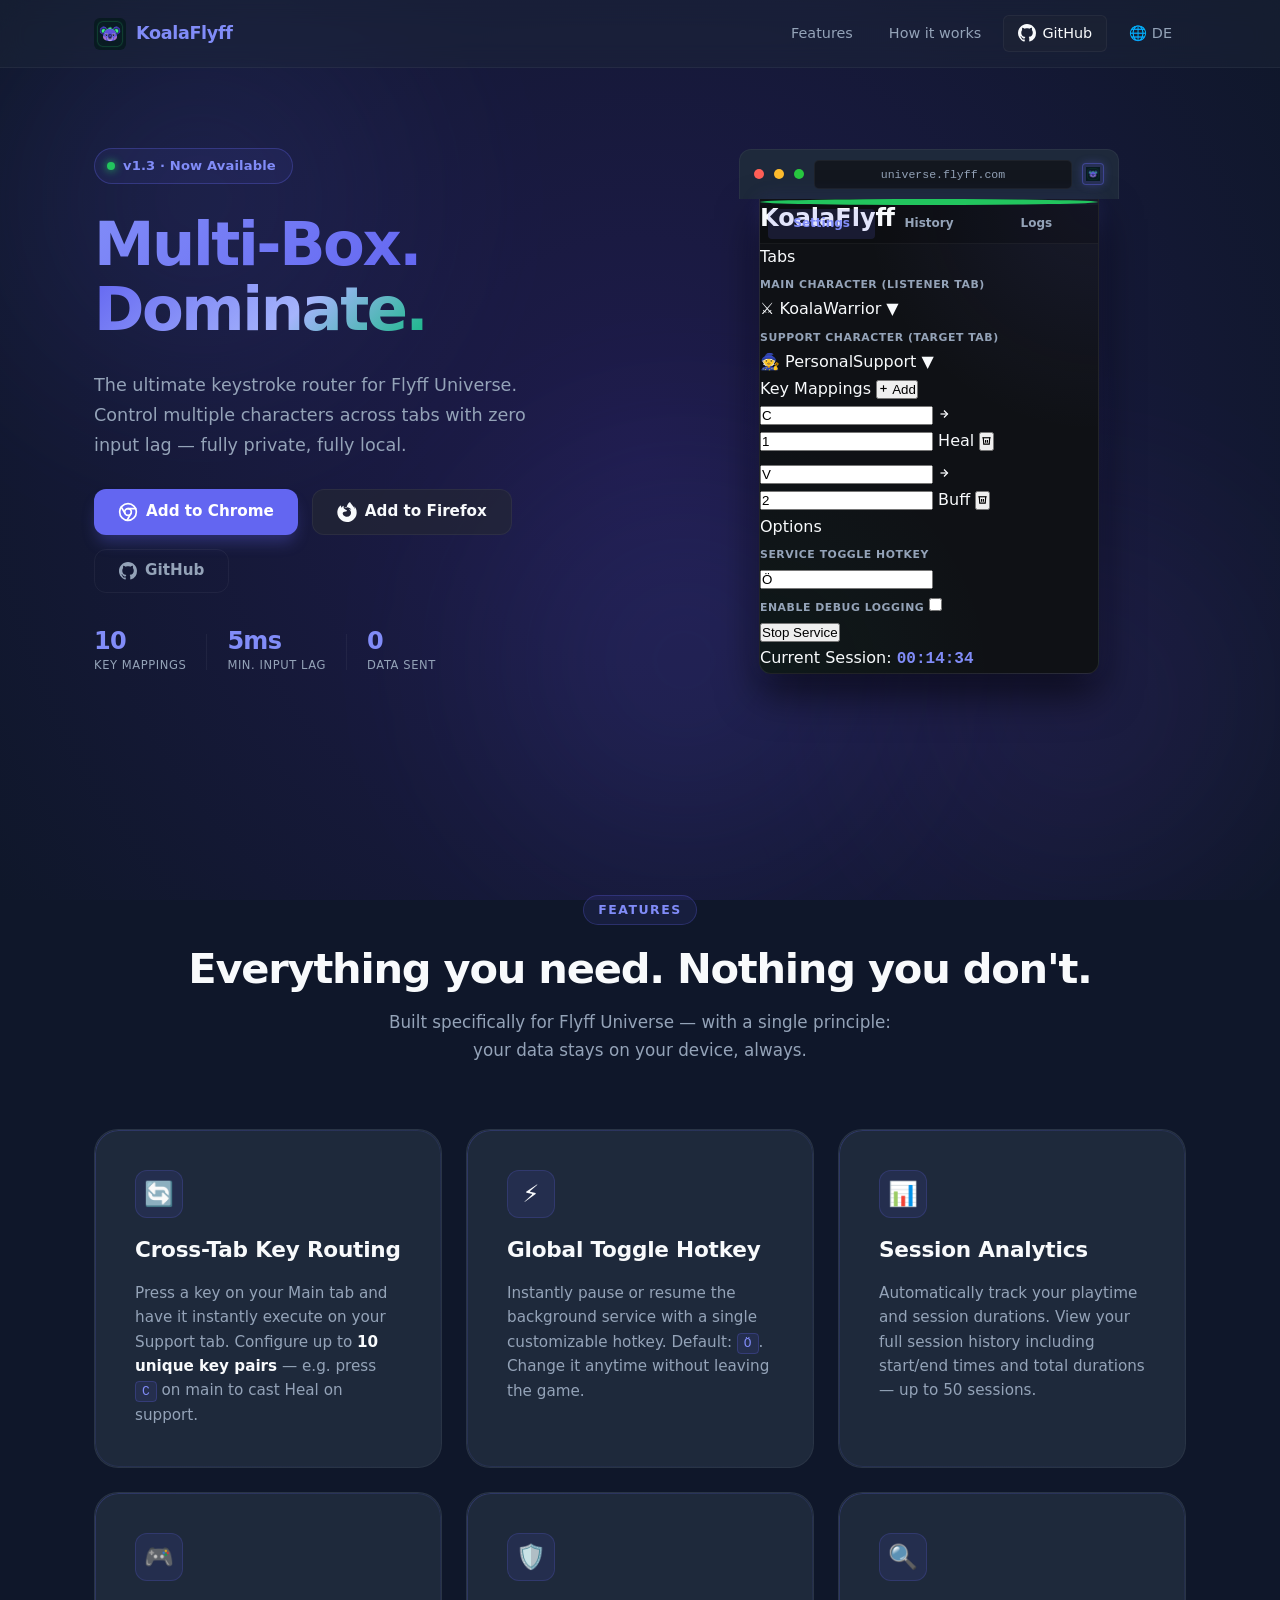
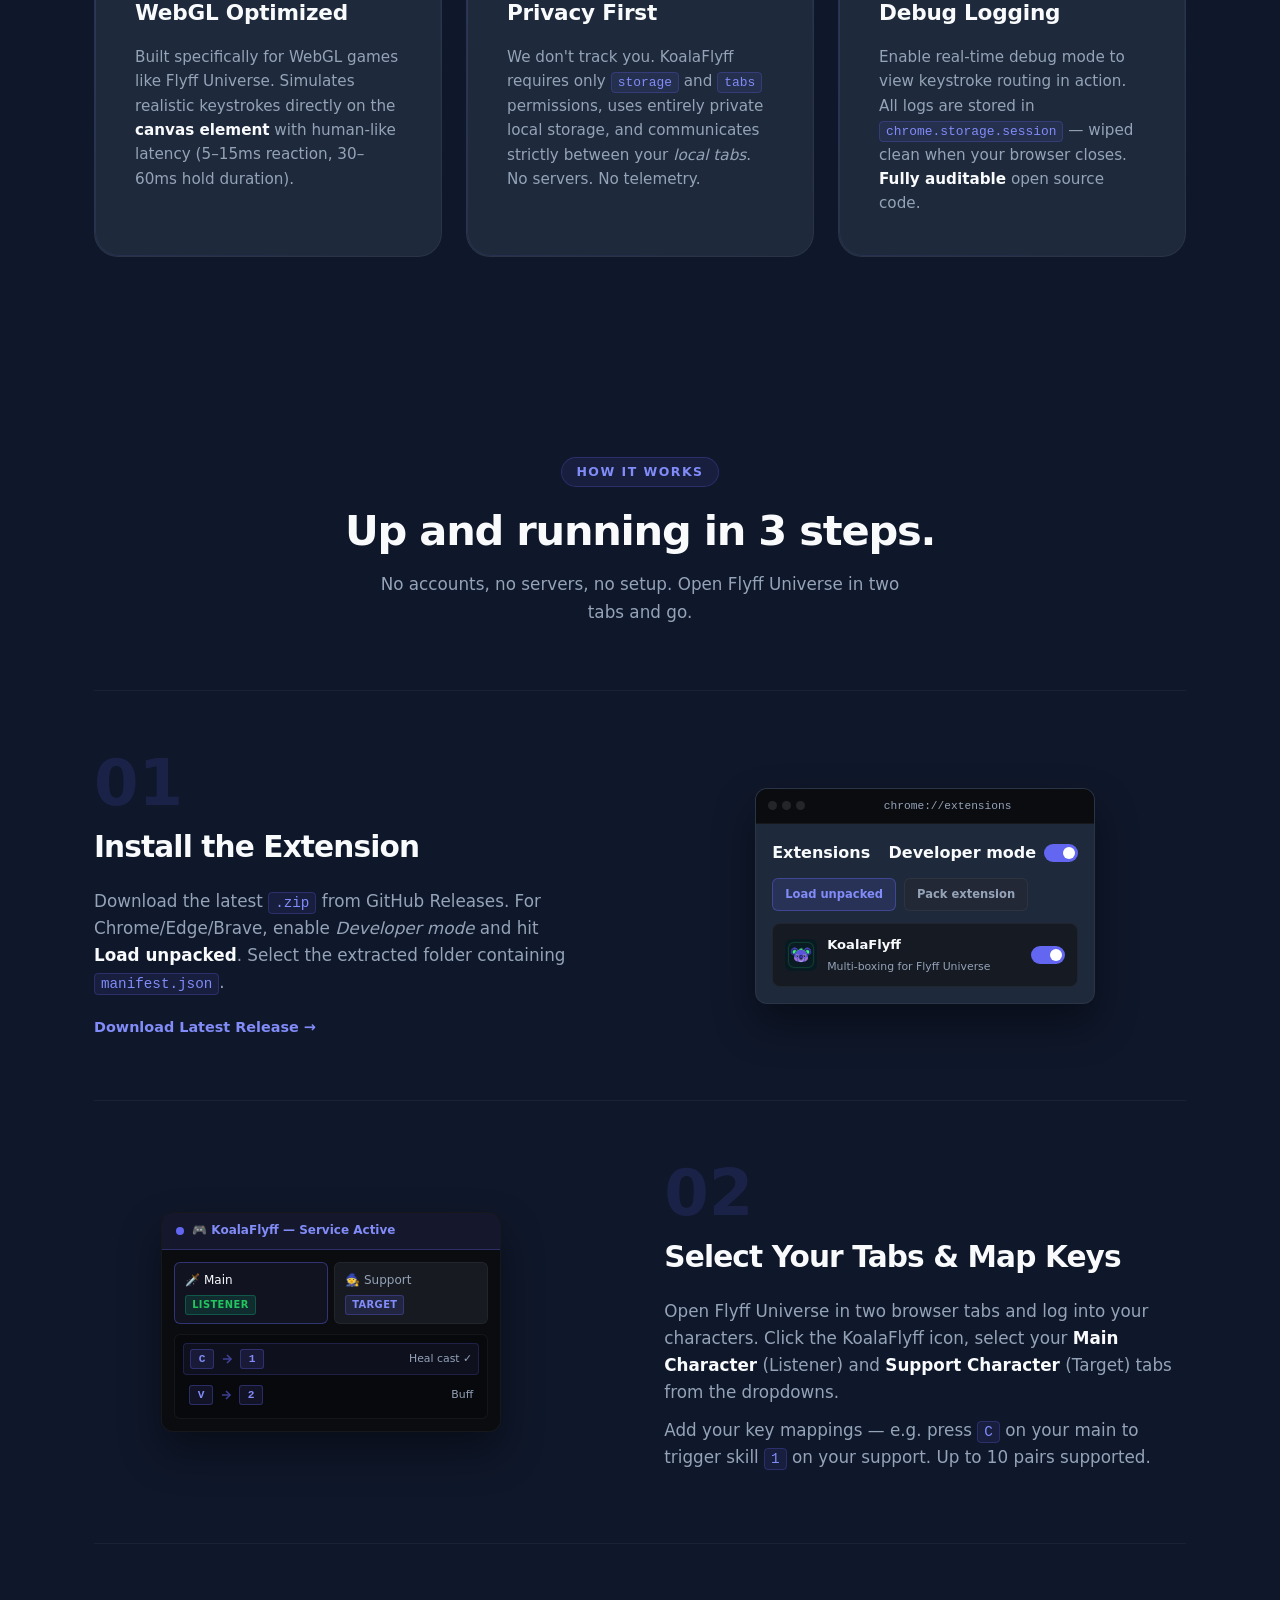
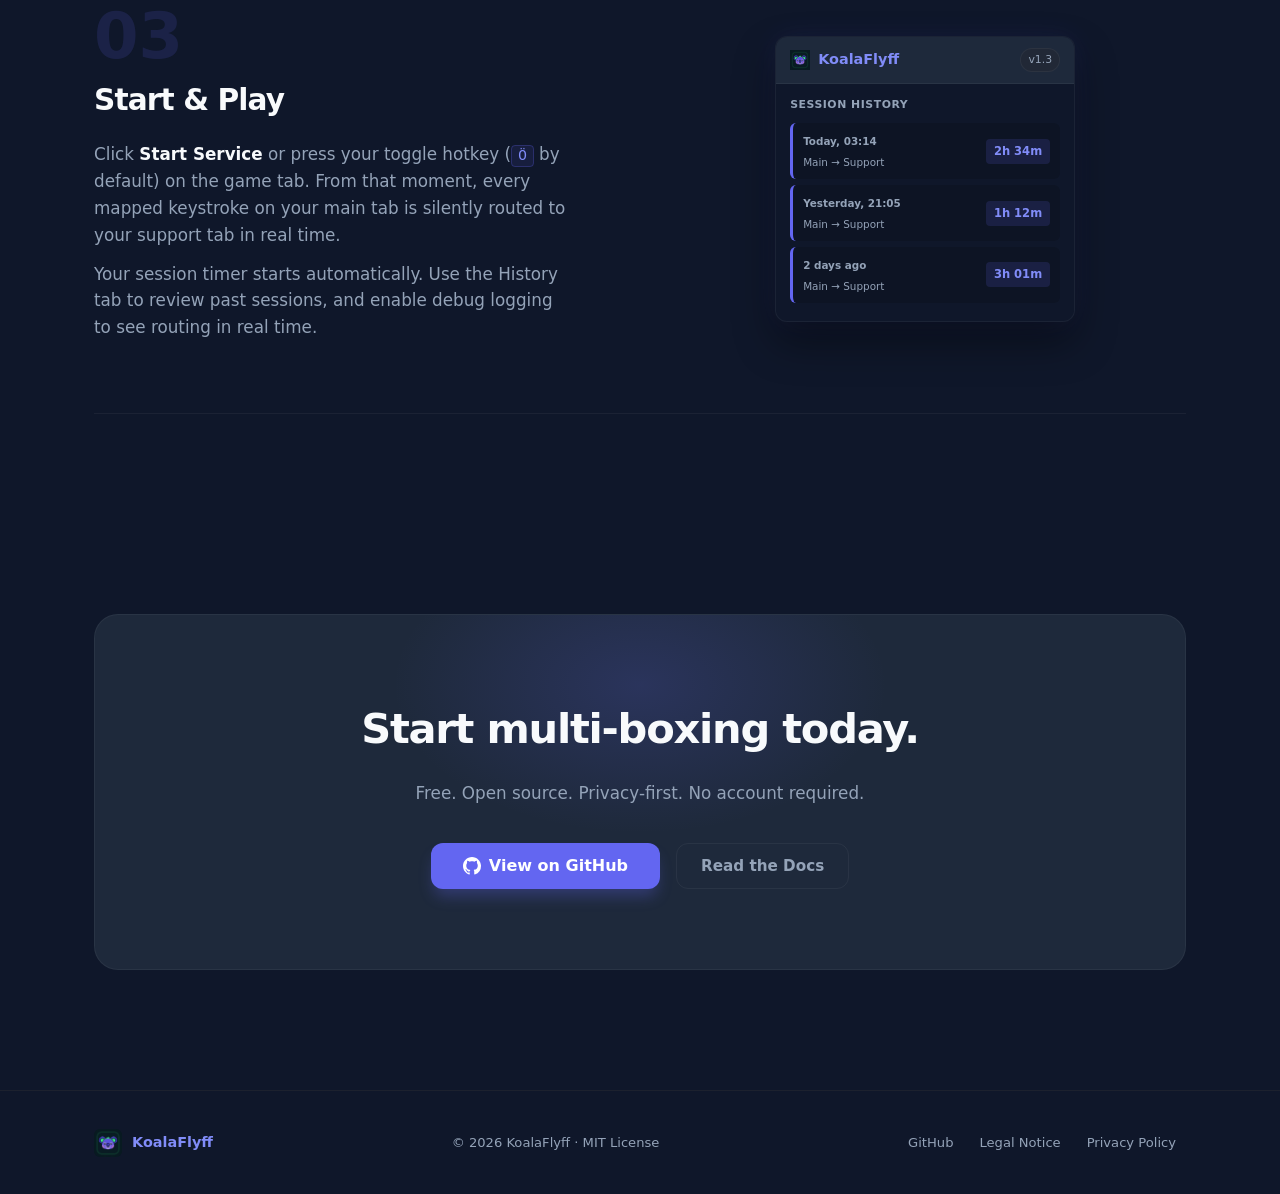
==== commit b5698b9e: "feat(website): faithful popup mockup, char names, design alignment" ====
--- a/website/index.html
+++ b/website/index.html
@@ -9,7 +9,7 @@
   <meta property="og:description" content="Cross-tab key mapper for Flyff Universe. Up to 10 key mappings, global toggle hotkey, session analytics — zero tracking.">
   <meta property="og:type" content="website">
   <meta property="og:url" content="https://koalaflyff.koalastuff.net">
-  <meta name="theme-color" content="#0f1115">
+  <meta name="theme-color" content="#0f172a">
   <link rel="canonical" href="https://koalaflyff.koalastuff.net">
   <link rel="icon" type="image/png" href="assets/icon.png">
   <link rel="stylesheet" href="style.css">
@@ -127,10 +127,10 @@
           </div>
           <div class="stat-divider" aria-hidden="true"></div>
           <div class="stat">
-            <span class="stat-value">~5ms</span>
+            <span class="stat-value">5ms</span>
             <span class="stat-label">
-              <span lang="en">Input Lag</span>
-              <span lang="de">Eingabeverzögerung</span>
+              <span lang="en">Min. Input Lag</span>
+              <span lang="de">Min. Eingabeverzögerung</span>
             </span>
           </div>
           <div class="stat-divider" aria-hidden="true"></div>
@@ -144,111 +144,131 @@
         </div>
       </div>
 
-      <!-- Interactive popup mockup -->
+      <!-- Faithful popup mockup -->
       <div class="hero-mockup" data-reveal aria-label="KoalaFlyff popup interface preview">
+        <!-- Browser chrome bar -->
         <div class="mockup-browser-bar">
           <span class="mockup-dot mockup-dot-red"></span>
           <span class="mockup-dot mockup-dot-yellow"></span>
           <span class="mockup-dot mockup-dot-green"></span>
           <span class="mockup-url-bar">universe.flyff.com</span>
           <div class="mockup-ext-icon" title="KoalaFlyff active">
-            <img src="assets/icon.png"
-                 alt="KoalaFlyff icon" width="16" height="16">
-          </div>
-        </div>
-
+            <img src="assets/icon.png" alt="KoalaFlyff icon" width="16" height="16">
+          </div>
+        </div>
+
+        <!-- Popup — mirrors popup.html + popup.css exactly -->
         <div class="popup-mockup">
-          <!-- Popup Header -->
+
+          <!-- Header: gradient title + indicator dot -->
           <div class="pm-header">
-            <div class="pm-header-title">
-              <img src="assets/icon.png"
-                   alt="" width="22" height="22" aria-hidden="true">
-              <span class="pm-title">KoalaFlyff</span>
-            </div>
-            <div class="pm-status pm-status-active" id="mockup-status">
-              <span class="pm-status-dot"></span>
-              <span lang="en">Active</span>
-              <span lang="de">Aktiv</span>
-            </div>
+            <h2 class="pm-title-gradient">KoalaFlyff</h2>
+            <div class="pm-indicator pm-indicator-active" id="mockup-indicator"></div>
           </div>
 
           <!-- Tabs -->
           <div class="pm-tabs">
-            <span class="pm-tab pm-tab-active">
-              <span lang="en">Settings</span>
-              <span lang="de">Einstellungen</span>
-            </span>
-            <span class="pm-tab">
-              <span lang="en">History</span>
-              <span lang="de">Verlauf</span>
-            </span>
+            <span class="pm-tab pm-tab-active">Settings</span>
+            <span class="pm-tab">History</span>
             <span class="pm-tab">Logs</span>
           </div>
 
-          <!-- Tab selection -->
-          <div class="pm-section">
-            <div class="pm-label">
-              <span lang="en">Main Character (Listener)</span>
-              <span lang="de">Hauptcharakter (Listener)</span>
-            </div>
-            <div class="pm-select-row">
-              <div class="pm-select-dot pm-dot-green"></div>
-              <span class="pm-select-text">Tab 1 — universe.flyff.com</span>
-            </div>
-            <div class="pm-label" style="margin-top:8px;">
-              <span lang="en">Support Character (Target)</span>
-              <span lang="de">Supportcharakter (Ziel)</span>
-            </div>
-            <div class="pm-select-row">
-              <div class="pm-select-dot pm-dot-purple"></div>
-              <span class="pm-select-text">Tab 2 — universe.flyff.com</span>
-            </div>
-          </div>
-
-          <!-- Key Mappings -->
-          <div class="pm-section">
-            <div class="pm-section-header">
-              <span class="pm-label-bold">
-                <span lang="en">Key Mappings</span>
-                <span lang="de">Tastenmappings</span>
-              </span>
-              <span class="pm-add-chip">+ <span lang="en">Add</span><span lang="de">Hinzu</span></span>
-            </div>
-            <div class="pm-mappings">
-              <div class="pm-mapping-row pm-mapping-active">
-                <span class="pm-key">C</span>
-                <svg aria-hidden="true" width="14" height="14" viewBox="0 0 24 24" fill="none" stroke="currentColor" stroke-width="2.5"><line x1="5" y1="12" x2="19" y2="12"/><polyline points="12 5 19 12 12 19"/></svg>
-                <span class="pm-key">1</span>
-                <span class="pm-key-desc">
-                  <span lang="en">Heal</span>
-                  <span lang="de">Heilen</span>
-                </span>
-              </div>
-              <div class="pm-mapping-row">
-                <span class="pm-key">V</span>
-                <svg aria-hidden="true" width="14" height="14" viewBox="0 0 24 24" fill="none" stroke="currentColor" stroke-width="2.5"><line x1="5" y1="12" x2="19" y2="12"/><polyline points="12 5 19 12 12 19"/></svg>
-                <span class="pm-key">2</span>
-                <span class="pm-key-desc">
-                  <span lang="en">Buff</span>
-                  <span lang="de">Buff</span>
-                </span>
-              </div>
-            </div>
-          </div>
-
-          <!-- Start Button -->
-          <div class="pm-footer">
-            <button class="pm-toggle-btn pm-toggle-running" tabindex="-1">
+          <!-- Settings panel -->
+          <div class="pm-body">
+
+            <!-- Card: Tabs -->
+            <div class="pm-card">
+              <span class="pm-card-label">Tabs</span>
+              <div class="pm-form-group">
+                <label class="pm-label">
+                  <span lang="en">Main Character (Listener Tab)</span>
+                  <span lang="de">Hauptcharakter (Listener-Tab)</span>
+                </label>
+                <div class="pm-select-fake">
+                  <span class="pm-select-value">⚔️ KoalaWarrior</span>
+                  <span class="pm-select-arrow">▼</span>
+                </div>
+              </div>
+              <div class="pm-form-group">
+                <label class="pm-label">
+                  <span lang="en">Support Character (Target Tab)</span>
+                  <span lang="de">Supportcharakter (Ziel-Tab)</span>
+                </label>
+                <div class="pm-select-fake">
+                  <span class="pm-select-value">🧙 PersonalSupport</span>
+                  <span class="pm-select-arrow">▼</span>
+                </div>
+              </div>
+            </div>
+
+            <!-- Card: Key Mappings -->
+            <div class="pm-card">
+              <div class="pm-card-header-row">
+                <span class="pm-card-label">Key Mappings</span>
+                <button class="pm-add-btn" tabindex="-1">
+                  <svg viewBox="0 0 24 24" width="11" height="11" stroke="currentColor" stroke-width="2.5" fill="none"><line x1="12" y1="5" x2="12" y2="19"/><line x1="5" y1="12" x2="19" y2="12"/></svg>
+                  Add
+                </button>
+              </div>
+              <div class="pm-mappings">
+                <div class="pm-map-row">
+                  <input class="pm-key-input" value="C" readonly tabindex="-1">
+                  <svg class="pm-map-arrow" width="12" height="12" viewBox="0 0 24 24" fill="none" stroke="currentColor" stroke-width="2.5"><line x1="5" y1="12" x2="19" y2="12"/><polyline points="12 5 19 12 12 19"/></svg>
+                  <input class="pm-key-input" value="1" readonly tabindex="-1">
+                  <span class="pm-map-hint">
+                    <span lang="en">Heal</span><span lang="de">Heilen</span>
+                  </span>
+                  <button class="pm-map-del" tabindex="-1" aria-hidden="true">
+                    <svg viewBox="0 0 24 24" width="11" height="11" stroke="currentColor" stroke-width="2.5" fill="none"><polyline points="3 6 5 6 21 6"/><path d="M19 6l-1 14H6L5 6"/><path d="M10 11v6M14 11v6"/></svg>
+                  </button>
+                </div>
+                <div class="pm-map-row">
+                  <input class="pm-key-input" value="V" readonly tabindex="-1">
+                  <svg class="pm-map-arrow" width="12" height="12" viewBox="0 0 24 24" fill="none" stroke="currentColor" stroke-width="2.5"><line x1="5" y1="12" x2="19" y2="12"/><polyline points="12 5 19 12 12 19"/></svg>
+                  <input class="pm-key-input" value="2" readonly tabindex="-1">
+                  <span class="pm-map-hint">Buff</span>
+                  <button class="pm-map-del" tabindex="-1" aria-hidden="true">
+                    <svg viewBox="0 0 24 24" width="11" height="11" stroke="currentColor" stroke-width="2.5" fill="none"><polyline points="3 6 5 6 21 6"/><path d="M19 6l-1 14H6L5 6"/><path d="M10 11v6M14 11v6"/></svg>
+                  </button>
+                </div>
+              </div>
+            </div>
+
+            <!-- Card: Options -->
+            <div class="pm-card">
+              <span class="pm-card-label">Options</span>
+              <div class="pm-form-group">
+                <label class="pm-label">
+                  <span lang="en">Service Toggle Hotkey</span>
+                  <span lang="de">Service-Toggle-Hotkey</span>
+                </label>
+                <input class="pm-hotkey-input" value="Ö" readonly tabindex="-1">
+              </div>
+              <div class="pm-checkbox-row">
+                <label class="pm-label" style="flex:1">
+                  <span lang="en">Enable Debug Logging</span>
+                  <span lang="de">Debug-Protokoll aktivieren</span>
+                </label>
+                <input type="checkbox" tabindex="-1" aria-hidden="true">
+              </div>
+            </div>
+
+            <!-- Start/Stop Button -->
+            <button class="pm-start-btn pm-start-active" tabindex="-1">
               <span lang="en">Stop Service</span>
               <span lang="de">Service stoppen</span>
+              <div class="pm-btn-glow"></div>
             </button>
-            <div class="pm-timer">
-              <span lang="en">Session: </span>
-              <span lang="de">Session: </span>
+
+            <!-- Live timer -->
+            <div class="pm-live-timer">
+              <span lang="en">Current Session:</span>
+              <span lang="de">Aktuelle Session:</span>
               <span class="pm-timer-val" id="mockup-timer">00:14:32</span>
             </div>
-          </div>
-        </div>
+
+          </div><!-- /pm-body -->
+        </div><!-- /popup-mockup -->
       </div>
     </div>
   </section>
--- a/website/style.css
+++ b/website/style.css
@@ -1,29 +1,30 @@
 /* =====================================================
    KoalaFlyff — style.css
-   Dark indigo theme, premium landing page
+   Dark slate/indigo theme — matches KoalaSync & KoalaClicker
    ===================================================== */
 
 /* ── Custom Properties ─────────────────────────────── */
 :root {
-  --bg:           #0f1115;
-  --panel:        #181c23;
-  --text:         #f0f0f5;
-  --muted:        #6b7080;
+  --bg:           #0f172a;
+  --panel:        #1e293b;
+  --text:         #f8fafc;
+  --muted:        #94a3b8;
   --accent:       #6366f1;
   --accent-2:     #818cf8;
   --accent-hover: #4f46e5;
-  --green:        #10b981;
+  --accent-glow:  rgba(99, 102, 241, 0.3);
+  --green:        #22c55e;
   --danger:       #ef4444;
-  --border:       #252832;
-  --border-light: #353945;
+  --border:       rgba(255, 255, 255, 0.05);
+  --border-light: rgba(255, 255, 255, 0.1);
 
   --radius-sm:  6px;
   --radius-md:  12px;
   --radius-lg:  20px;
   --radius-xl:  32px;
 
-  --shadow-glow: 0 0 40px rgba(99, 102, 241, 0.18);
-  --shadow-card: 0 4px 24px rgba(0, 0, 0, 0.5);
+  --shadow-glow: 0 0 20px rgba(99, 102, 241, 0.15);
+  --shadow-card: 0 20px 40px rgba(0, 0, 0, 0.4);
 
   --nav-height: 68px;
   --transition: 0.22s ease;
@@ -79,54 +80,52 @@
 /* ── Animated Background Blobs ─────────────────────── */
 .bg-blobs {
   position: fixed;
-  inset: 0;
+  top: 0;
+  left: 0;
+  width: 100%;
+  height: 100%;
   z-index: 0;
   pointer-events: none;
   overflow: hidden;
+  background: radial-gradient(circle at 50% 50%, #1e1b4b 0%, #0f172a 100%);
 }
 
 .blob {
   position: absolute;
+  width: 600px;
+  height: 600px;
+  background: radial-gradient(circle, var(--accent-glow) 0%, transparent 70%);
+  filter: blur(80px);
   border-radius: 50%;
-  filter: blur(90px);
-  opacity: 0.15;
-  animation: blobFloat 20s ease-in-out infinite alternate;
+  opacity: 0.5;
+  animation: blobFloat 25s infinite alternate ease-in-out;
 }
 
 .blob-1 {
-  width: 650px;
-  height: 650px;
-  background: radial-gradient(circle, #6366f1, #4338ca);
-  top: -200px;
-  left: -180px;
+  top: -100px;
+  left: -100px;
   animation-delay: 0s;
 }
 
 .blob-2 {
-  width: 500px;
-  height: 500px;
-  background: radial-gradient(circle, #818cf8, #6366f1);
-  bottom: 5%;
-  right: -130px;
-  animation-delay: -7s;
+  bottom: -100px;
+  right: -100px;
+  animation-delay: -5s;
+  background: radial-gradient(circle, rgba(139, 92, 246, 0.2) 0%, transparent 70%);
 }
 
 .blob-3 {
-  width: 380px;
-  height: 380px;
-  background: radial-gradient(circle, #10b981, #6366f1);
-  top: 50%;
-  left: 40%;
-  transform: translate(-50%, -50%);
-  animation-delay: -14s;
-  opacity: 0.07;
+  top: 40%;
+  left: 30%;
+  animation-duration: 35s;
+  animation-delay: -10s;
 }
 
 @keyframes blobFloat {
   0%   { transform: translate(0, 0) scale(1); }
-  33%  { transform: translate(40px, -30px) scale(1.08); }
-  66%  { transform: translate(-20px, 50px) scale(0.95); }
-  100% { transform: translate(30px, 20px) scale(1.04); }
+  33%  { transform: translate(100px, 100px) scale(1.2); }
+  66%  { transform: translate(-50px, 200px) scale(0.8); }
+  100% { transform: translate(0, 0) scale(1); }
 }
 
 /* ── Container ─────────────────────────────────────── */
@@ -158,16 +157,16 @@
   right: 0;
   z-index: 100;
   height: var(--nav-height);
-  background: rgba(15, 17, 21, 0.75);
-  backdrop-filter: blur(16px);
-  -webkit-backdrop-filter: blur(16px);
-  border-bottom: 1px solid rgba(37, 40, 50, 0.6);
+  background: rgba(30, 41, 59, 0.4);
+  backdrop-filter: blur(12px);
+  -webkit-backdrop-filter: blur(12px);
+  border-bottom: 1px solid var(--border);
   transition: background var(--transition), box-shadow var(--transition);
 }
 
 .nav.scrolled {
-  background: rgba(15, 17, 21, 0.95);
-  box-shadow: 0 2px 24px rgba(0, 0, 0, 0.5);
+  background: rgba(15, 23, 42, 0.95);
+  box-shadow: 0 4px 12px rgba(0, 0, 0, 0.3);
 }
 
 .nav-inner {
@@ -302,12 +301,12 @@
 .btn-primary {
   background: var(--accent);
   color: #fff;
-  box-shadow: 0 4px 20px rgba(99, 102, 241, 0.4);
+  box-shadow: 0 10px 15px -3px var(--accent-glow);
 }
 
 .btn-primary:hover {
   background: var(--accent-hover);
-  box-shadow: 0 6px 32px rgba(99, 102, 241, 0.55);
+  box-shadow: 0 20px 25px -5px var(--accent-glow);
 }
 
 .btn-secondary {
@@ -442,7 +441,7 @@
 
 @keyframes pulse {
   0%, 100% { box-shadow: 0 0 6px var(--green); }
-  50%       { box-shadow: 0 0 14px var(--green), 0 0 28px rgba(16, 185, 129, 0.4); }
+  50%       { box-shadow: 0 0 14px var(--green), 0 0 28px rgba(34, 197, 94, 0.4); }
 }
 
 .hero-title {
@@ -585,58 +584,21 @@
   position: relative;
   z-index: 2;
   width: 340px;
-  background: var(--bg);
-  border: 1px solid var(--border);
+  /* Exact popup bg from popup.css */
+  background: #0f1115;
+  border: 1px solid rgba(255, 255, 255, 0.08);
   border-top: none;
-  border-radius: 0 0 var(--radius-md) var(--radius-md);
-  box-shadow: var(--shadow-card), var(--shadow-glow);
+  border-radius: 0 0 12px 12px;
+  box-shadow: 0 20px 40px rgba(0,0,0,0.6), 0 0 20px rgba(99, 102, 241, 0.15);
   overflow: hidden;
-}
-
-/* Popup header */
+  /* same radial gradient background as real popup container */
+  background-image: radial-gradient(circle at top right, rgba(99, 102, 241, 0.1) 0%, transparent 40%),
+                    radial-gradient(circle at bottom left, rgba(16, 185, 129, 0.05) 0%, transparent 40%);
+  font-family: system-ui, -apple-system, sans-serif;
+}
+
+/* Header: matches popup h1 gradient text + indicator dot */
 .pm-header {
-  background: var(--panel);
-  padding: 12px 16px;
-  border-bottom: 1px solid var(--border);
-  display: flex;
-  justify-content: space-between;
-  align-items: center;
-}
-
-.pm-header-title {
-  display: flex;
-  align-items: center;
-  gap: 8px;
-}
-
-.pm-header-title img { border-radius: 4px; }
-
-.pm-title {
-  font-size: 1rem;
-  font-weight: 700;
-  color: var(--accent-2);
-}
-
-.pm-status {
-  display: flex;
-  align-items: center;
-  gap: 5px;
-  font-size: 0.72rem;
-  font-weight: 700;
-  padding: 3px 10px;
-  border-radius: 100px;
-  text-transform: uppercase;
-  letter-spacing: 0.04em;
-}
-
-.pm-status-active {
-  background: rgba(16, 185, 129, 0.15);
-  color: var(--green);
-  border: 1px solid rgba(16, 185, 129, 0.35);
-}
-
-.pm-status-dot {
-  width: 6px;
   height: 6px;
   border-radius: 50%;
   background: var(--green);
@@ -837,8 +799,8 @@
   position: relative;
   background: var(--panel);
   border: 1px solid var(--border);
-  border-radius: var(--radius-lg);
-  padding: 32px 28px;
+  border-radius: 24px;
+  padding: 2.5rem;
   display: flex;
   flex-direction: column;
   gap: 14px;
@@ -849,35 +811,36 @@
 .feature-card::before {
   content: '';
   position: absolute;
-  inset: 0;
-  border-radius: var(--radius-lg);
+  top: 0; left: 0; right: 0; bottom: 0;
+  border-radius: 24px;
   padding: 1px;
-  background: linear-gradient(135deg, var(--accent), var(--accent-2));
+  background: linear-gradient(to bottom right, rgba(99, 102, 241, 0.25), transparent);
   -webkit-mask:
     linear-gradient(#fff 0 0) content-box,
     linear-gradient(#fff 0 0);
   -webkit-mask-composite: xor;
   mask-composite: exclude;
-  opacity: 0;
-  transition: opacity var(--transition);
-}
-
-.feature-card:hover::before { opacity: 1; }
+  pointer-events: none;
+  opacity: 1;
+}
 
 .feature-card:hover {
-  transform: translateY(-4px);
-  box-shadow: var(--shadow-card), 0 0 32px rgba(99, 102, 241, 0.12);
+  transform: translateY(-5px);
+  box-shadow: 0 15px 30px rgba(99, 102, 241, 0.15);
+  border-color: rgba(99, 102, 241, 0.2);
 }
 
 .feature-icon-wrap {
-  width: 52px;
-  height: 52px;
+  width: 48px;
+  height: 48px;
   background: rgba(99, 102, 241, 0.1);
   border: 1px solid rgba(99, 102, 241, 0.2);
-  border-radius: var(--radius-md);
+  border-radius: 12px;
   display: flex;
   align-items: center;
   justify-content: center;
+  font-size: 1.5rem;
+  line-height: 1;
 }
 
 .feature-icon {
@@ -886,16 +849,16 @@
 }
 
 .feature-title {
-  font-size: 1.05rem;
+  font-size: 1.35rem;
   font-weight: 700;
   color: var(--text);
   letter-spacing: -0.01em;
 }
 
 .feature-desc {
-  font-size: 0.9rem;
-  color: var(--muted);
-  line-height: 1.7;
+  font-size: 0.95rem;
+  color: var(--muted);
+  line-height: 1.6;
 }
 
 .feature-desc strong { color: var(--text); }
@@ -909,39 +872,38 @@
 
 .step {
   display: grid;
-  grid-template-columns: 1fr 1fr;
-  gap: 80px;
+  grid-template-columns: 1fr 1.1fr;
+  gap: 6rem;
   align-items: center;
   padding: 60px 0;
-  border-top: 1px solid rgba(37, 40, 50, 0.6);
+  border-top: 1px solid var(--border);
 }
 
 .step:last-child {
-  border-bottom: 1px solid rgba(37, 40, 50, 0.6);
+  border-bottom: 1px solid var(--border);
 }
 
 .step-even .step-visual { order: -1; }
 
 .step-number {
   font-size: 4rem;
-  font-weight: 900;
-  color: rgba(99, 102, 241, 0.12);
+  font-weight: 800;
+  color: rgba(99, 102, 241, 0.15);
   line-height: 1;
-  letter-spacing: -0.04em;
-  margin-bottom: 8px;
+  margin-bottom: 0.5rem;
 }
 
 .step-title {
-  font-size: 1.7rem;
+  font-size: 1.85rem;
   font-weight: 800;
   letter-spacing: -0.03em;
-  margin-bottom: 16px;
+  margin-bottom: 1rem;
 }
 
 .step-desc {
-  font-size: 0.97rem;
-  color: var(--muted);
-  line-height: 1.75;
+  font-size: 1.05rem;
+  color: var(--muted);
+  line-height: 1.6;
   margin-bottom: 12px;
 }
 
@@ -1346,7 +1308,7 @@
   position: relative;
   background: var(--panel);
   border: 1px solid var(--border);
-  border-radius: var(--radius-xl);
+  border-radius: 24px;
   padding: 80px 60px;
   text-align: center;
   overflow: hidden;
@@ -1615,7 +1577,7 @@
 .prose-block {
   background: var(--panel);
   border: 1px solid var(--border);
-  border-radius: var(--radius-lg);
+  border-radius: 24px;
   padding: 40px 48px;
 }
 
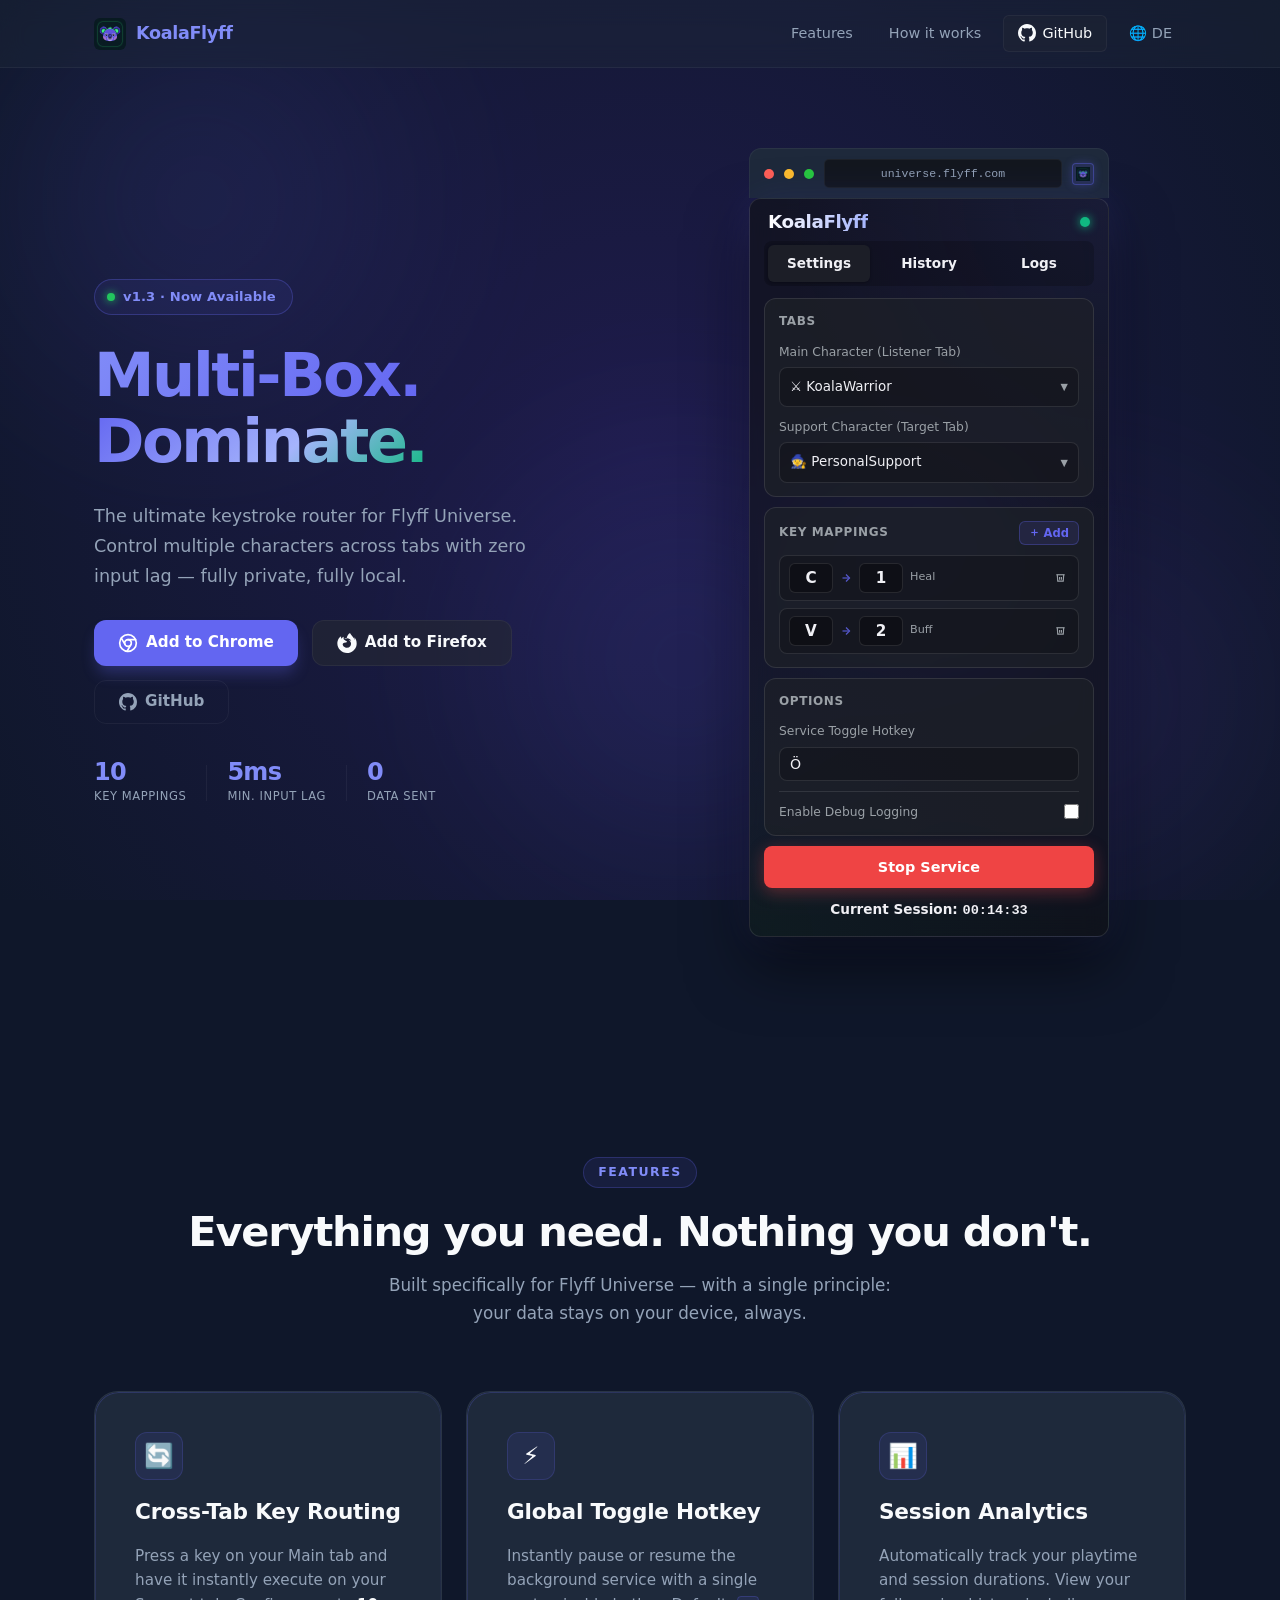
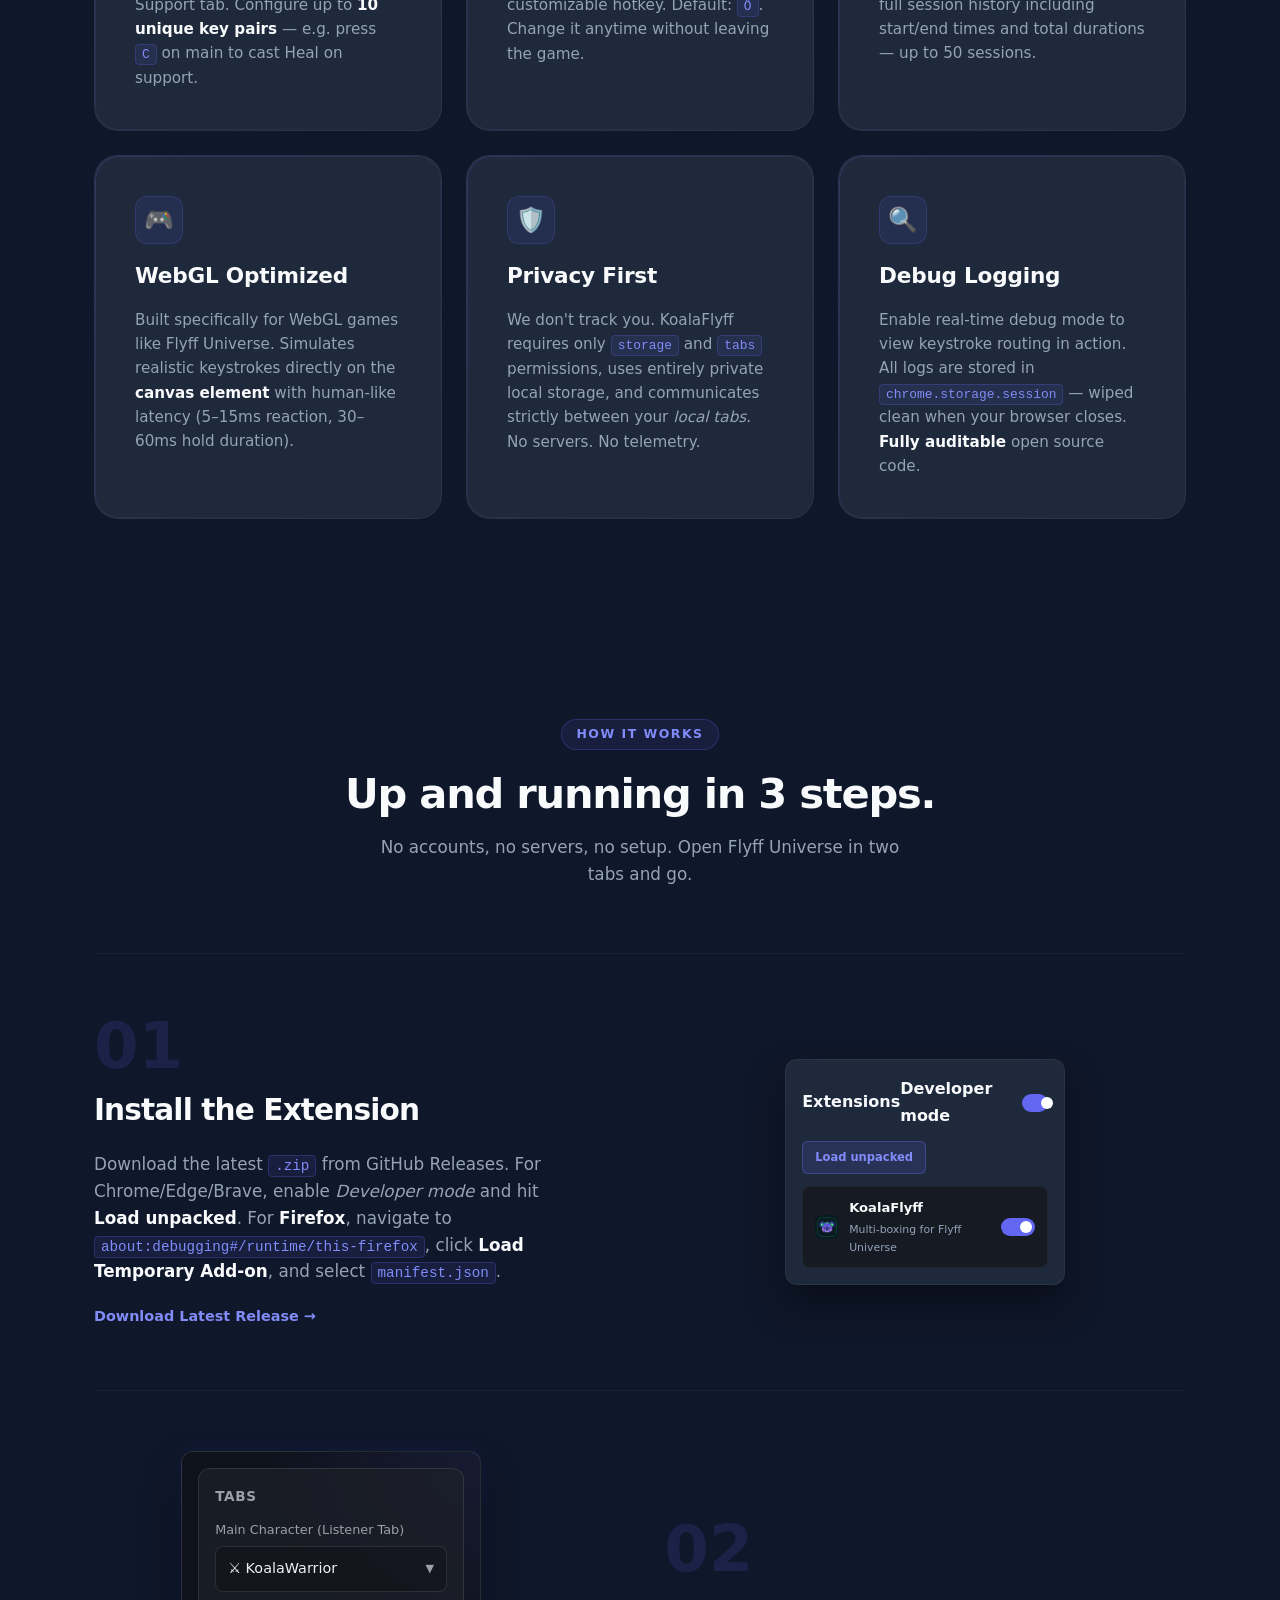
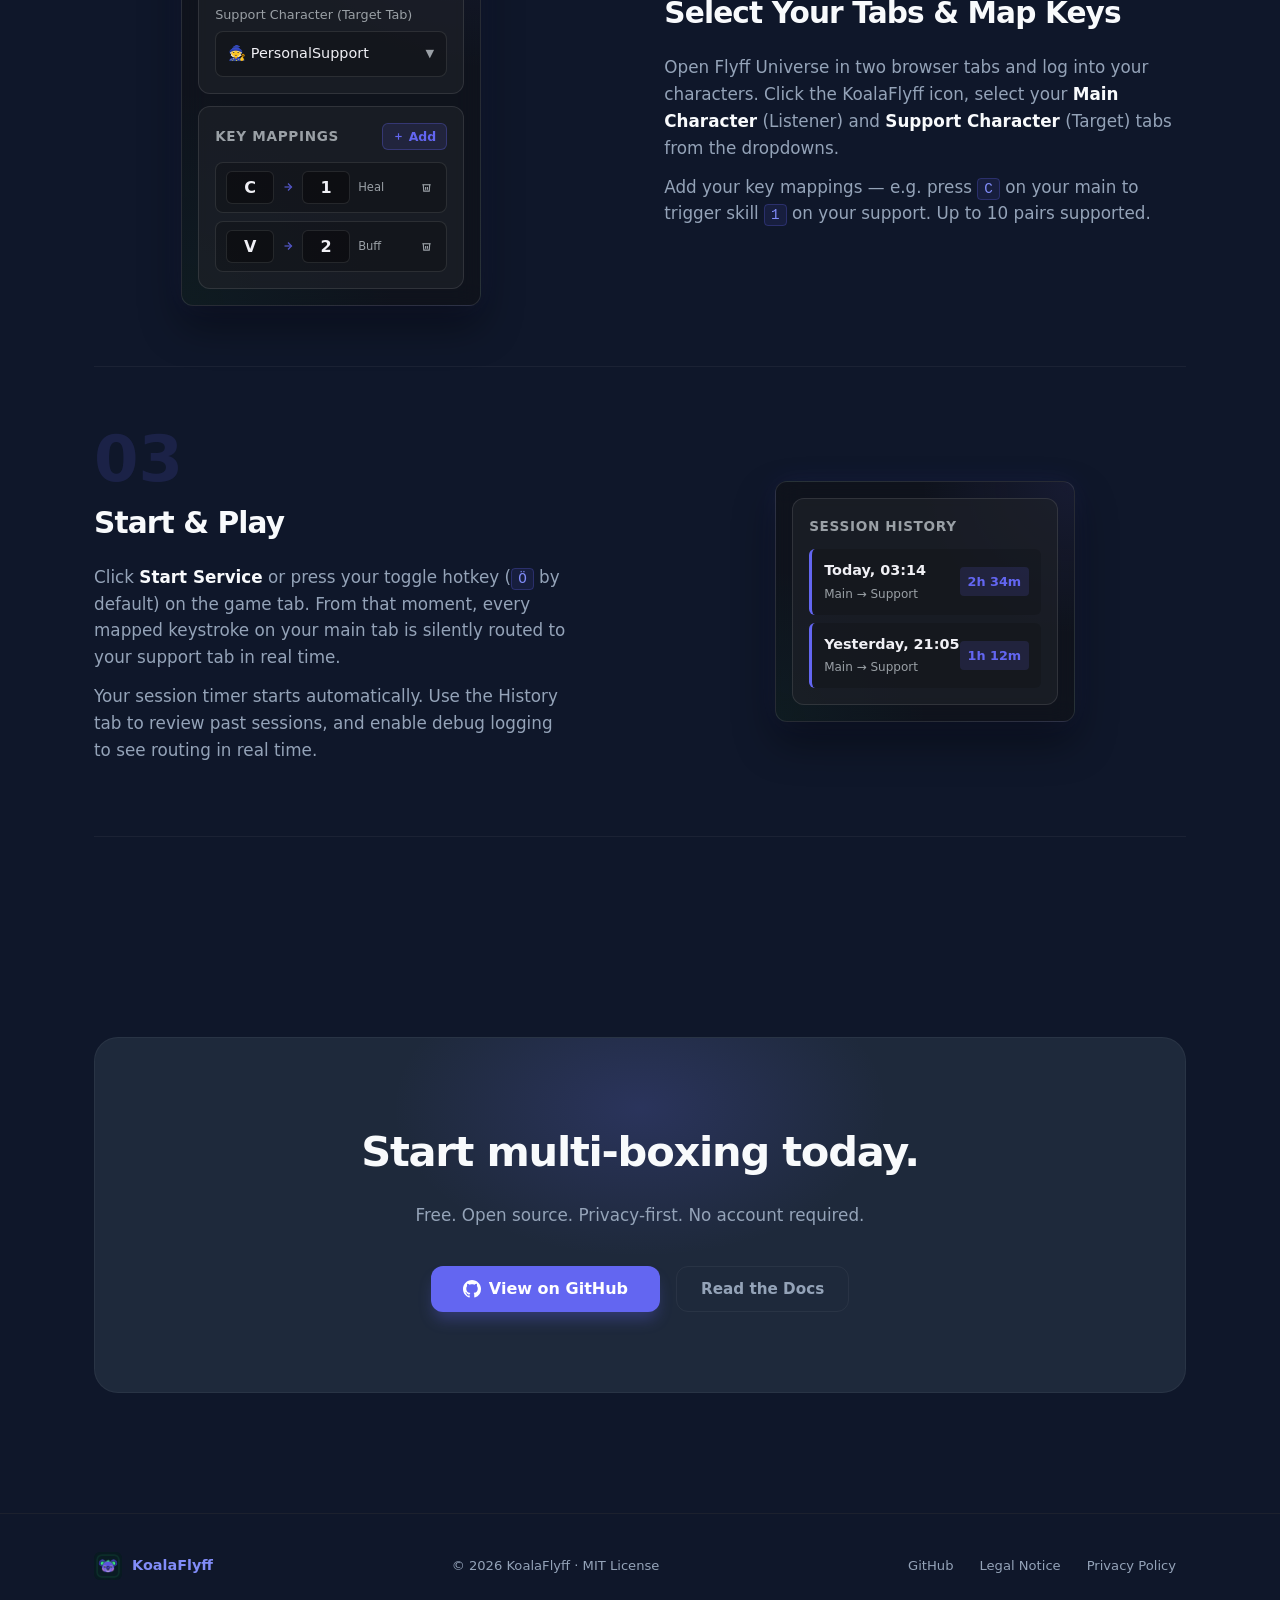
==== commit 64661ee7: "Improve website mockups and add Firefox support - Fix installation step mockups: reduced to focused " ====
--- a/website/index.html
+++ b/website/index.html
@@ -168,13 +168,13 @@
 
           <!-- Tabs -->
           <div class="pm-tabs">
-            <span class="pm-tab pm-tab-active">Settings</span>
-            <span class="pm-tab">History</span>
-            <span class="pm-tab">Logs</span>
+            <span class="pm-tab pm-tab-active" data-panel="panel-settings">Settings</span>
+            <span class="pm-tab" data-panel="panel-history">History</span>
+            <span class="pm-tab" data-panel="panel-logs">Logs</span>
           </div>
 
           <!-- Settings panel -->
-          <div class="pm-body">
+          <div class="pm-body pm-panel-active" id="panel-settings">
 
             <!-- Card: Tabs -->
             <div class="pm-card">
@@ -267,7 +267,58 @@
               <span class="pm-timer-val" id="mockup-timer">00:14:32</span>
             </div>
 
-          </div><!-- /pm-body -->
+          </div><!-- /panel-settings -->
+
+          <!-- History panel -->
+          <div class="pm-body" id="panel-history" style="display: none;">
+            <div class="pm-card">
+              <span class="pm-card-label">Session History</span>
+              <div class="pm-history-list">
+                <div class="pm-history-item">
+                  <div class="pm-history-info">
+                    <strong>Today, 03:14</strong>
+                    <span>Main → Support</span>
+                  </div>
+                  <span class="pm-history-badge">2h 34m</span>
+                </div>
+                <div class="pm-history-item">
+                  <div class="pm-history-info">
+                    <strong>Yesterday, 21:05</strong>
+                    <span>Main → Support</span>
+                  </div>
+                  <span class="pm-history-badge">1h 12m</span>
+                </div>
+                <div class="pm-history-item">
+                  <div class="pm-history-info">
+                    <strong>2 days ago</strong>
+                    <span>Main → Support</span>
+                  </div>
+                  <span class="pm-history-badge">3h 01m</span>
+                </div>
+              </div>
+            </div>
+          </div><!-- /panel-history -->
+
+          <!-- Logs panel -->
+          <div class="pm-body" id="panel-logs" style="display: none;">
+            <div class="pm-card">
+              <span class="pm-card-label">System Logs</span>
+              <div class="pm-logs-list">
+                <div class="pm-log-item">
+                  <span class="pm-log-time">14:32:05</span>
+                  <span class="pm-log-text">Key 'C' routed from Tab A to Tab B</span>
+                </div>
+                <div class="pm-log-item">
+                  <span class="pm-log-time">14:32:08</span>
+                  <span class="pm-log-text">Key 'V' routed from Tab A to Tab B</span>
+                </div>
+                <div class="pm-log-item">
+                  <span class="pm-log-time">14:33:12</span>
+                  <span class="pm-log-text">Service started via hotkey</span>
+                </div>
+              </div>
+            </div>
+          </div><!-- /panel-logs -->
         </div><!-- /popup-mockup -->
       </div>
     </div>
@@ -406,8 +457,8 @@
             <span lang="de">Erweiterung installieren</span>
           </h3>
           <p class="step-desc">
-            <span lang="en">Download the latest <code>.zip</code> from GitHub Releases. For Chrome/Edge/Brave, enable <em>Developer mode</em> and hit <strong>Load unpacked</strong>. Select the extracted folder containing <code>manifest.json</code>.</span>
-            <span lang="de">Lade das neueste <code>.zip</code> aus den GitHub-Releases. Aktiviere für Chrome/Edge/Brave den <em>Entwicklermodus</em> und klicke auf <strong>„Entpackte Erweiterung laden"</strong>. Wähle den extrahierten Ordner mit <code>manifest.json</code>.</span>
+            <span lang="en">Download the latest <code>.zip</code> from GitHub Releases. For <strong></strong>Chrome/Edge/Brave</strong>, enable <em>Developer mode</em> and hit <strong>Load unpacked</strong>. For <strong>Firefox</strong>, navigate to <code>about:debugging#/runtime/this-firefox</code>, click <strong>Load Temporary Add-on</strong>, and select <code>manifest.json</code>.</span>
+            <span lang="de">Lade das neueste <code>.zip</code> aus den GitHub-Releases. Für <strong>Chrome/Edge/Brave</strong> aktiviere den <em>Entwicklermodus</em> und klicke auf <strong>„Entpackte Erweiterung laden"</strong>. Für <strong>Firefox</strong> navigiere zu <code>about:debugging#/runtime/this-firefox</code>, klicke auf <strong>„Temporäres Add-on laden"</strong> und wähle <code>manifest.json</code>.</span>
           </p>
           <a href="https://github.com/Shik3i/FlyffUniverseHelper/releases/latest"
              target="_blank" rel="noopener noreferrer"
@@ -417,45 +468,24 @@
           </a>
         </div>
         <div class="step-visual" aria-hidden="true">
-          <div class="visual-install">
-            <div class="vi-browser-bar">
-              <div class="vi-dots">
-                <span></span><span></span><span></span>
-              </div>
-              <div class="vi-url">chrome://extensions</div>
-            </div>
-            <div class="vi-body">
-              <div class="vi-row vi-row-header">
-                <span>Extensions</span>
-                <div class="vi-toggle-wrap">
-                  <span class="vi-toggle-label">
-                    <span lang="en">Developer mode</span>
-                    <span lang="de">Entwicklermodus</span>
-                  </span>
-                  <div class="vi-toggle vi-toggle-on"></div>
-                </div>
-              </div>
-              <div class="vi-btn-row">
-                <div class="vi-chip vi-chip-active">
-                  <span lang="en">Load unpacked</span>
-                  <span lang="de">Entpackte laden</span>
-                </div>
-                <div class="vi-chip">
-                  <span lang="en">Pack extension</span>
-                  <span lang="de">Erweiterung packen</span>
-                </div>
-              </div>
-              <div class="vi-ext-card">
-                <img src="assets/icon.png" alt="" width="32" height="32">
-                <div class="vi-ext-info">
-                  <span class="vi-ext-name">KoalaFlyff</span>
-                  <span class="vi-ext-desc">
-                    <span lang="en">Multi-boxing for Flyff Universe</span>
-                    <span lang="de">Multi-Boxing für Flyff Universe</span>
-                  </span>
-                </div>
-                <div class="vi-ext-toggle vi-toggle vi-toggle-on"></div>
-              </div>
+          <div class="visual-install-compact">
+            <div class="vi-row vi-row-header">
+              <span>Extensions</span>
+              <div class="vi-toggle-wrap">
+                <span class="vi-toggle-label">Developer mode</span>
+                <div class="vi-toggle vi-toggle-on"></div>
+              </div>
+            </div>
+            <div class="vi-btn-row">
+              <div class="vi-chip vi-chip-active">Load unpacked</div>
+            </div>
+            <div class="vi-ext-card">
+              <img src="assets/icon.png" alt="" width="24" height="24">
+              <div class="vi-ext-info">
+                <span class="vi-ext-name">KoalaFlyff</span>
+                <span class="vi-ext-desc">Multi-boxing for Flyff Universe</span>
+              </div>
+              <div class="vi-ext-toggle vi-toggle vi-toggle-on"></div>
             </div>
           </div>
         </div>
@@ -464,44 +494,53 @@
       <!-- Step 2 -->
       <div class="step step-even" data-reveal>
         <div class="step-visual" aria-hidden="true">
-          <div class="vs-page">
-            <div class="vs-banner">
-              <span class="vs-banner-dot"></span>
-              <span lang="en">🎮 KoalaFlyff — Service Active</span>
-              <span lang="de">🎮 KoalaFlyff — Service aktiv</span>
-            </div>
-            <div class="vs-game-ui">
-              <div class="vs-tabs-row">
-                <div class="vs-tab vs-tab-active">
-                  <span>🗡️ Main</span>
-                  <span class="vs-tab-badge vs-badge-green">
-                    <span lang="en">Listener</span>
-                    <span lang="de">Listener</span>
-                  </span>
-                </div>
-                <div class="vs-tab">
-                  <span>🧙 Support</span>
-                  <span class="vs-tab-badge vs-badge-purple">
-                    <span lang="en">Target</span>
-                    <span lang="de">Ziel</span>
-                  </span>
-                </div>
-              </div>
-              <div class="vs-mapping-preview">
-                <div class="vs-map-row vs-map-active">
-                  <span class="vs-key-chip">C</span>
-                  <svg width="14" height="14" viewBox="0 0 24 24" fill="none" stroke="currentColor" stroke-width="2.5"><line x1="5" y1="12" x2="19" y2="12"/><polyline points="12 5 19 12 12 19"/></svg>
-                  <span class="vs-key-chip">1</span>
-                  <span class="vs-map-label">
-                    <span lang="en">Heal cast ✓</span>
-                    <span lang="de">Heilzauber ✓</span>
-                  </span>
-                </div>
-                <div class="vs-map-row">
-                  <span class="vs-key-chip">V</span>
-                  <svg width="14" height="14" viewBox="0 0 24 24" fill="none" stroke="currentColor" stroke-width="2.5"><line x1="5" y1="12" x2="19" y2="12"/><polyline points="12 5 19 12 12 19"/></svg>
-                  <span class="vs-key-chip">2</span>
-                  <span class="vs-map-label">Buff</span>
+          <div class="visual-popup-compact">
+            <!-- Card: Tabs Selection -->
+            <div class="vp-card">
+              <span class="vp-card-label">Tabs</span>
+              <div class="vp-form-group">
+                <label class="vp-label">Main Character (Listener Tab)</label>
+                <div class="vp-select-fake">
+                  <span class="vp-select-value">⚔️ KoalaWarrior</span>
+                  <span class="vp-select-arrow">▼</span>
+                </div>
+              </div>
+              <div class="vp-form-group">
+                <label class="vp-label">Support Character (Target Tab)</label>
+                <div class="vp-select-fake">
+                  <span class="vp-select-value">🧙 PersonalSupport</span>
+                  <span class="vp-select-arrow">▼</span>
+                </div>
+              </div>
+            </div>
+
+            <!-- Card: Key Mappings -->
+            <div class="vp-card">
+              <div class="vp-card-header-row">
+                <span class="vp-card-label">Key Mappings</span>
+                <button class="vp-add-btn" tabindex="-1">
+                  <svg viewBox="0 0 24 24" width="11" height="11" stroke="currentColor" stroke-width="2.5" fill="none"><line x1="12" y1="5" x2="12" y2="19"/><line x1="5" y1="12" x2="19" y2="12"/></svg>
+                  Add
+                </button>
+              </div>
+              <div class="vp-mappings">
+                <div class="vp-map-row">
+                  <input class="vp-key-input" value="C" readonly tabindex="-1">
+                  <svg class="vp-map-arrow" width="12" height="12" viewBox="0 0 24 24" fill="none" stroke="currentColor" stroke-width="2.5"><line x1="5" y1="12" x2="19" y2="12"/><polyline points="12 5 19 12 12 19"/></svg>
+                  <input class="vp-key-input" value="1" readonly tabindex="-1">
+                  <span class="vp-map-hint">Heal</span>
+                  <button class="vp-map-del" tabindex="-1" aria-hidden="true">
+                    <svg viewBox="0 0 24 24" width="11" height="11" stroke="currentColor" stroke-width="2.5" fill="none"><polyline points="3 6 5 6 21 6"/><path d="M19 6l-1 14H6L5 6"/><path d="M10 11v6M14 11v6"/></svg>
+                  </button>
+                </div>
+                <div class="vp-map-row">
+                  <input class="vp-key-input" value="V" readonly tabindex="-1">
+                  <svg class="vp-map-arrow" width="12" height="12" viewBox="0 0 24 24" fill="none" stroke="currentColor" stroke-width="2.5"><line x1="5" y1="12" x2="19" y2="12"/><polyline points="12 5 19 12 12 19"/></svg>
+                  <input class="vp-key-input" value="2" readonly tabindex="-1">
+                  <span class="vp-map-hint">Buff</span>
+                  <button class="vp-map-del" tabindex="-1" aria-hidden="true">
+                    <svg viewBox="0 0 24 24" width="11" height="11" stroke="currentColor" stroke-width="2.5" fill="none"><polyline points="3 6 5 6 21 6"/><path d="M19 6l-1 14H6L5 6"/><path d="M10 11v6M14 11v6"/></svg>
+                  </button>
                 </div>
               </div>
             </div>
@@ -542,57 +581,25 @@
           </p>
         </div>
         <div class="step-visual" aria-hidden="true">
-          <div class="visual-popup">
-            <div class="vp-header">
-              <div class="vp-header-left">
-                <img src="assets/icon.png" alt="" width="20" height="20">
-                <span>KoalaFlyff</span>
-              </div>
-              <span class="vp-version">v1.3</span>
-            </div>
-            <div class="vp-history">
-              <div class="vp-hist-label">
-                <span lang="en">Session History</span>
-                <span lang="de">Session-Verlauf</span>
-              </div>
-              <div class="vp-hist-item">
-                <div class="vp-hist-info">
-                  <strong>
-                    <span lang="en">Today, 03:14</span>
-                    <span lang="de">Heute, 03:14</span>
-                  </strong>
-                  <span>
-                    <span lang="en">Main → Support</span>
-                    <span lang="de">Main → Support</span>
-                  </span>
-                </div>
-                <span class="vp-hist-badge">2h 34m</span>
-              </div>
-              <div class="vp-hist-item">
-                <div class="vp-hist-info">
-                  <strong>
-                    <span lang="en">Yesterday, 21:05</span>
-                    <span lang="de">Gestern, 21:05</span>
-                  </strong>
-                  <span>
-                    <span lang="en">Main → Support</span>
-                    <span lang="de">Main → Support</span>
-                  </span>
-                </div>
-                <span class="vp-hist-badge">1h 12m</span>
-              </div>
-              <div class="vp-hist-item">
-                <div class="vp-hist-info">
-                  <strong>
-                    <span lang="en">2 days ago</span>
-                    <span lang="de">Vor 2 Tagen</span>
-                  </strong>
-                  <span>
-                    <span lang="en">Main → Support</span>
-                    <span lang="de">Main → Support</span>
-                  </span>
-                </div>
-                <span class="vp-hist-badge">3h 01m</span>
+          <div class="visual-popup-compact">
+            <!-- Card: Session History (fokussierter Ausschnitt) -->
+            <div class="vp-card">
+              <span class="vp-card-label">Session History</span>
+              <div class="vp-history-list">
+                <div class="vp-history-item">
+                  <div class="vp-history-info">
+                    <strong>Today, 03:14</strong>
+                    <span>Main → Support</span>
+                  </div>
+                  <span class="vp-history-badge">2h 34m</span>
+                </div>
+                <div class="vp-history-item">
+                  <div class="vp-history-info">
+                    <strong>Yesterday, 21:05</strong>
+                    <span>Main → Support</span>
+                  </div>
+                  <span class="vp-history-badge">1h 12m</span>
+                </div>
               </div>
             </div>
           </div>
--- a/website/style.css
+++ b/website/style.css
@@ -527,7 +527,7 @@
 .mockup-browser-bar {
   position: relative;
   z-index: 1;
-  width: 380px;
+  width: 360px;
   background: var(--panel);
   border: 1px solid var(--border);
   border-bottom: none;
@@ -579,207 +579,400 @@
 
 .mockup-ext-icon img { width: 14px; height: 14px; }
 
-/* Popup mockup card */
+/* ── Popup Mockup — faithful replica of popup.css ───── */
 .popup-mockup {
   position: relative;
   z-index: 2;
-  width: 340px;
-  /* Exact popup bg from popup.css */
-  background: #0f1115;
-  border: 1px solid rgba(255, 255, 255, 0.08);
-  border-top: none;
-  border-radius: 0 0 12px 12px;
-  box-shadow: 0 20px 40px rgba(0,0,0,0.6), 0 0 20px rgba(99, 102, 241, 0.15);
+  width: 360px;
+  background: rgba(15, 17, 21, 0.6);
+  backdrop-filter: blur(12px);
+  -webkit-backdrop-filter: blur(12px);
+  border: 1px solid rgba(255, 255, 255, 0.1);
+  border-radius: 12px;
   overflow: hidden;
-  /* same radial gradient background as real popup container */
-  background-image: radial-gradient(circle at top right, rgba(99, 102, 241, 0.1) 0%, transparent 40%),
-                    radial-gradient(circle at bottom left, rgba(16, 185, 129, 0.05) 0%, transparent 40%);
-  font-family: system-ui, -apple-system, sans-serif;
-}
-
-/* Header: matches popup h1 gradient text + indicator dot */
+  box-shadow: 0 30px 60px rgba(0, 0, 0, 0.5), 0 0 40px rgba(99, 102, 241, 0.15);
+  background-image: 
+    radial-gradient(circle at top right, rgba(99, 102, 241, 0.1) 0%, transparent 40%),
+    radial-gradient(circle at bottom left, rgba(16, 185, 129, 0.05) 0%, transparent 40%);
+  font-size: 14px;
+  color: #f0f0f5;
+}
+
+/* Header row */
 .pm-header {
-  height: 6px;
+  padding: 14px 18px 10px;
+  display: flex;
+  justify-content: space-between;
+  align-items: center;
+}
+
+.pm-title-gradient {
+  font-size: 1.15rem;
+  font-weight: 700;
+  letter-spacing: -0.025em;
+  background: linear-gradient(to right, #fff, #a5b4fc);
+  -webkit-background-clip: text;
+  -webkit-text-fill-color: transparent;
+  background-clip: text;
+  margin: 0;
+  line-height: 1;
+}
+
+.pm-indicator {
+  width: 10px;
+  height: 10px;
   border-radius: 50%;
-  background: var(--green);
-  animation: pulse 2s ease-in-out infinite;
+  background: #ef4444;
+  box-shadow: 0 0 8px #ef4444;
+  flex-shrink: 0;
+}
+
+.pm-indicator-active {
+  background: #10b981;
+  box-shadow: 0 0 10px #10b981;
+  animation: indicatorPulse 2.5s ease-in-out infinite;
+}
+
+@keyframes indicatorPulse {
+  0%, 100% { box-shadow: 0 0 8px #10b981; }
+  50%       { box-shadow: 0 0 18px #10b981, 0 0 32px rgba(16,185,129,0.4); }
 }
 
 /* Tabs */
 .pm-tabs {
   display: flex;
-  gap: 0;
+  gap: 8px;
   background: rgba(0,0,0,0.2);
-  padding: 4px 8px;
-  border-bottom: 1px solid var(--border);
+  padding: 4px;
+  border-radius: 8px;
+  margin: 0 14px 12px;
 }
 
 .pm-tab {
   flex: 1;
   text-align: center;
-  padding: 5px 8px;
+  padding: 7px 0;
+  border-radius: 6px;
+  font-size: 0.85rem;
+  font-weight: 600;
+  color: var(--text-secondary);
+  cursor: pointer;
+  transition: all 0.2s ease;
+}
+
+.pm-tab-active {
+  background: rgba(30, 33, 40, 0.9);
+  color: #f0f0f5;
+  box-shadow: 0 1px 3px rgba(0,0,0,0.3);
+}
+
+/* Body */
+.pm-body {
+  padding: 0 14px 14px;
+  display: flex;
+  flex-direction: column;
+  gap: 10px;
+}
+
+/* Card */
+.pm-card {
+  background: rgba(30, 33, 40, 0.7);
+  border: 1px solid rgba(255, 255, 255, 0.1);
+  border-radius: 12px;
+  padding: 13px 14px;
+  display: flex;
+  flex-direction: column;
+  gap: 10px;
+}
+
+.pm-card-label {
   font-size: 0.75rem;
-  font-weight: 600;
-  color: var(--muted);
-  border-radius: 4px;
-  cursor: default;
-}
-
-.pm-tab-active {
-  background: rgba(99, 102, 241, 0.15);
-  color: var(--accent-2);
-}
-
-/* Sections */
-.pm-section {
-  padding: 12px 14px;
-  border-bottom: 1px solid var(--border);
-}
-
-.pm-label {
-  font-size: 0.68rem;
-  font-weight: 600;
-  color: var(--muted);
+  color: #9aa0a6;
   text-transform: uppercase;
   letter-spacing: 0.05em;
-  margin-bottom: 6px;
-}
-
-.pm-label-bold {
-  font-size: 0.72rem;
-  font-weight: 700;
-  color: var(--muted);
-  text-transform: uppercase;
-  letter-spacing: 0.05em;
-}
-
-.pm-select-row {
-  display: flex;
-  align-items: center;
-  gap: 8px;
-  background: rgba(0,0,0,0.2);
-  border: 1px solid var(--border);
-  border-radius: 6px;
-  padding: 7px 10px;
-}
-
-.pm-select-dot {
-  width: 8px;
-  height: 8px;
-  border-radius: 50%;
-  flex-shrink: 0;
-}
-
-.pm-dot-green   { background: var(--green); box-shadow: 0 0 6px var(--green); }
-.pm-dot-purple  { background: var(--accent-2); box-shadow: 0 0 6px var(--accent); }
-
-.pm-select-text {
-  font-size: 0.75rem;
-  color: var(--text);
+  font-weight: 600;
+}
+
+.pm-card-header-row {
+  display: flex;
+  align-items: center;
+  justify-content: space-between;
+}
+
+/* Form */
+.pm-form-group {
+  display: flex;
+  flex-direction: column;
+  gap: 5px;
+}
+
+.pm-label {
+  font-size: 0.77rem;
+  font-weight: 500;
+  color: #9aa0a6;
+}
+
+/* Fake select */
+.pm-select-fake {
+  display: flex;
+  align-items: center;
+  justify-content: space-between;
+  width: 100%;
+  background: rgba(0, 0, 0, 0.2);
+  border: 1px solid rgba(255, 255, 255, 0.1);
+  border-radius: 8px;
+  padding: 8px 10px;
+  font-size: 0.84rem;
+  color: #f0f0f5;
+  cursor: default;
+}
+
+.pm-select-value {
+  flex: 1;
   white-space: nowrap;
   overflow: hidden;
   text-overflow: ellipsis;
 }
 
-.pm-section-header {
-  display: flex;
-  align-items: center;
-  justify-content: space-between;
-  margin-bottom: 8px;
-}
-
-.pm-add-chip {
-  font-size: 0.65rem;
-  font-weight: 700;
-  color: var(--accent-2);
+.pm-select-arrow {
+  font-size: 0.6rem;
+  color: #9aa0a6;
+  flex-shrink: 0;
+  margin-left: 8px;
+}
+
+/* Add button */
+.pm-add-btn {
+  display: inline-flex;
+  align-items: center;
+  gap: 4px;
   background: rgba(99, 102, 241, 0.12);
   border: 1px solid rgba(99, 102, 241, 0.3);
-  border-radius: 4px;
-  padding: 2px 7px;
-  cursor: default;
-}
-
-.pm-mappings {
-  display: flex;
-  flex-direction: column;
-  gap: 6px;
-}
-
-.pm-mapping-row {
-  display: flex;
-  align-items: center;
-  gap: 6px;
-  background: rgba(0,0,0,0.15);
-  border: 1px solid var(--border);
+  color: #6366f1;
   border-radius: 6px;
-  padding: 6px 8px;
-}
-
-.pm-mapping-active {
-  border-color: rgba(99, 102, 241, 0.35);
-  background: rgba(99, 102, 241, 0.06);
-}
-
-.pm-mapping-row svg { color: var(--accent); opacity: 0.7; flex-shrink: 0; }
-
-.pm-key {
-  display: inline-flex;
-  align-items: center;
-  justify-content: center;
-  min-width: 26px;
-  height: 22px;
-  background: rgba(99, 102, 241, 0.12);
-  border: 1px solid rgba(99, 102, 241, 0.3);
-  border-radius: 4px;
-  font-size: 0.75rem;
-  font-weight: 700;
-  color: var(--accent-2);
-  font-family: 'SF Mono', monospace;
-  padding: 0 5px;
-}
-
-.pm-key-desc {
-  font-size: 0.68rem;
-  color: var(--muted);
-  margin-left: auto;
-}
-
-/* Footer */
-.pm-footer {
-  padding: 10px 14px 12px;
-  display: flex;
-  flex-direction: column;
-  gap: 8px;
-}
-
-.pm-toggle-btn {
-  width: 100%;
-  padding: 10px 0;
-  border: none;
-  border-radius: var(--radius-sm);
-  font-size: 0.88rem;
-  font-weight: 700;
+  padding: 4px 9px;
+  font-size: 0.72rem;
+  font-weight: 600;
   cursor: default;
   font-family: inherit;
+}
+
+/* Mappings */
+.pm-mappings {
+  display: flex;
+  flex-direction: column;
+  gap: 7px;
+}
+
+.pm-map-row {
+  display: flex;
+  align-items: center;
+  gap: 7px;
+  background: rgba(0, 0, 0, 0.2);
+  border: 1px solid rgba(255, 255, 255, 0.1);
+  border-radius: 8px;
+  padding: 7px 9px;
+}
+
+.pm-key-input {
+  width: 44px;
+  flex-shrink: 0;
   text-align: center;
-}
-
-.pm-toggle-running {
-  background: rgba(239, 68, 68, 0.15);
-  color: var(--danger);
-  border: 1px solid rgba(239, 68, 68, 0.3) !important;
-}
-
-.pm-timer {
-  font-size: 0.72rem;
-  color: var(--muted);
+  font-size: 0.95rem;
+  font-weight: 700;
+  padding: 5px 2px;
+  background: rgba(0, 0, 0, 0.3) !important;
+  border: 1px solid rgba(255, 255, 255, 0.1) !important;
+  border-radius: 6px;
+  color: #f0f0f5 !important;
+  font-family: inherit;
+  cursor: default;
+  outline: none;
+  -webkit-appearance: none;
+  appearance: none;
+}
+
+.pm-map-arrow {
+  color: #6366f1;
+  flex-shrink: 0;
+  opacity: 0.8;
+}
+
+.pm-map-hint {
+  flex: 1;
+  font-size: 0.7rem;
+  color: #9aa0a6;
+  white-space: nowrap;
+  overflow: hidden;
+  text-overflow: ellipsis;
+}
+
+.pm-map-del {
+  background: transparent;
+  border: none;
+  color: #9aa0a6;
+  cursor: default;
+  padding: 3px;
+  border-radius: 4px;
+  display: flex;
+  align-items: center;
+  justify-content: center;
+  flex-shrink: 0;
+}
+
+/* Hotkey input */
+.pm-hotkey-input {
+  width: 100%;
+  background: rgba(0, 0, 0, 0.2) !important;
+  border: 1px solid rgba(255, 255, 255, 0.1) !important;
+  border-radius: 8px;
+  color: #f0f0f5 !important;
+  padding: 8px 10px;
+  font-size: 0.88rem;
+  font-family: inherit;
+  cursor: default;
+  outline: none;
+  -webkit-appearance: none;
+  appearance: none;
+}
+
+/* Checkbox row */
+.pm-checkbox-row {
+  display: flex;
+  flex-direction: row;
+  align-items: center;
+  justify-content: space-between;
+  padding-top: 10px;
+  border-top: 1px solid rgba(255, 255, 255, 0.1);
+}
+
+.pm-checkbox-row input[type="checkbox"] {
+  width: 15px;
+  height: 15px;
+  cursor: default;
+  flex-shrink: 0;
+  accent-color: #6366f1;
+}
+
+/* Stop button */
+.pm-start-btn {
+  position: relative;
+  width: 100%;
+  background: #ef4444;
+  color: #fff;
+  border: none;
+  padding: 13px 20px;
+  border-radius: 8px;
+  font-weight: 600;
+  font-size: 0.9rem;
+  cursor: default;
+  font-family: inherit;
+  overflow: hidden;
   text-align: center;
+  box-shadow: 0 4px 16px rgba(239, 68, 68, 0.35);
+}
+
+.pm-btn-glow {
+  position: absolute;
+  top: 0; left: 0;
+  width: 100%; height: 100%;
+  background: linear-gradient(90deg, transparent, rgba(255,255,255,0.18), transparent);
+  transform: translateX(-100%);
+  animation: glowSweep 3.5s ease-in-out infinite;
+}
+
+@keyframes glowSweep {
+  0%, 55%  { transform: translateX(-100%); }
+  75%      { transform: translateX(100%); }
+  100%     { transform: translateX(100%); }
+}
+
+/* Live timer */
+.pm-live-timer {
+  text-align: center;
+  color: var(--acc-color-primary);
+  font-weight: 600;
+  font-size: 0.85rem;
 }
 
 .pm-timer-val {
-  color: var(--accent-2);
+  font-family: monospace;
   font-weight: 700;
-  font-family: 'SF Mono', monospace;
+  color: var(--acc-color-primary);
+}
+
+/* History list — matches popup.css */
+.pm-history-list {
+  display: flex;
+  flex-direction: column;
+  gap: 8px;
+}
+
+.pm-history-item {
+  display: flex;
+  justify-content: space-between;
+  align-items: center;
+  padding: 10px 12px;
+  background: rgba(0,0,0,0.15);
+  border-radius: 6px;
+  border-left: 3px solid var(--acc-color-primary);
+}
+
+.pm-history-info {
+  display: flex;
+  flex-direction: column;
+  gap: 2px;
+}
+
+.pm-history-info strong {
+  font-size: 0.9rem;
+  color: var(--text-primary);
+}
+
+.pm-history-info span {
+  font-size: 0.75rem;
+  color: var(--text-secondary);
+}
+
+.pm-history-badge {
+  background: rgba(99, 102, 241, 0.15);
+  color: var(--acc-color-primary);
+  padding: 4px 8px;
+  border-radius: 4px;
+  font-size: 0.8rem;
+  font-weight: 600;
+}
+
+/* Logs list — matches popup.css */
+.pm-logs-list {
+  display: flex;
+  flex-direction: column;
+  gap: 6px;
+}
+
+.pm-log-item {
+  display: flex;
+  flex-direction: column;
+  padding: 8px 10px;
+  background: rgba(0,0,0,0.2);
+  border-radius: 6px;
+  border-left: 3px solid #f59e0b;
+  gap: 4px;
+}
+
+.pm-log-time {
+  font-size: 0.70rem;
+  color: var(--text-secondary);
+  font-family: monospace;
+}
+
+.pm-log-text {
+  font-size: 0.75rem;
+  color: var(--text-primary);
+  font-family: monospace;
+  word-break: break-all;
+  white-space: pre-wrap;
+  color: #6366f1;
 }
 
 /* ── FEATURES ──────────────────────────────────────── */
@@ -942,6 +1135,19 @@
   box-shadow: var(--shadow-card);
 }
 
+/* Compact install visual for step 1 */
+.visual-install-compact {
+  width: 280px;
+  background: var(--panel);
+  border: 1px solid var(--border);
+  border-radius: var(--radius-md);
+  padding: 16px;
+  display: flex;
+  flex-direction: column;
+  gap: 12px;
+  box-shadow: var(--shadow-card);
+}
+
 .vi-browser-bar {
   background: #0a0c10;
   padding: 8px 12px;
@@ -1209,92 +1415,344 @@
   margin-left: auto;
 }
 
-/* Popup visual (step 3) */
+/* Popup visual (step 3) — faithful replica of popup.css */
 .visual-popup {
-  width: 300px;
-  background: var(--bg);
-  border: 1px solid var(--border);
-  border-radius: var(--radius-md);
+  position: relative;
+  width: 340px;
+  background: rgba(15, 17, 21, 0.6);
+  backdrop-filter: blur(12px);
+  -webkit-backdrop-filter: blur(12px);
+  border: 1px solid rgba(255, 255, 255, 0.1);
+  border-radius: 12px;
   overflow: hidden;
   box-shadow: var(--shadow-card), 0 0 28px rgba(99, 102, 241, 0.1);
-}
-
-.vp-header {
-  background: var(--panel);
-  padding: 11px 14px;
-  border-bottom: 1px solid var(--border);
-  display: flex;
-  align-items: center;
+  background-image:
+    radial-gradient(circle at top right, rgba(99, 102, 241, 0.1) 0%, transparent 40%),
+    radial-gradient(circle at bottom left, rgba(16, 185, 129, 0.05) 0%, transparent 40%);
+}
+
+/* Compact popup visual for steps 2 & 3 — focused card snippets */
+.visual-popup-compact {
+  position: relative;
+  width: 300px;
+  background: rgba(15, 17, 21, 0.6);
+  backdrop-filter: blur(12px);
+  -webkit-backdrop-filter: blur(12px);
+  border: 1px solid rgba(255, 255, 255, 0.1);
+  border-radius: 12px;
+  padding: 16px;
+  display: flex;
+  flex-direction: column;
+  gap: 12px;
+  box-shadow: var(--shadow-card), 0 0 28px rgba(99, 102, 241, 0.1);
+  background-image:
+    radial-gradient(circle at top right, rgba(99, 102, 241, 0.1) 0%, transparent 40%),
+    radial-gradient(circle at bottom left, rgba(16, 185, 129, 0.05) 0%, transparent 40%);
+}
+
+/* Header row — matches popup.css */
+.vp-popup-header {
+  padding: 20px 20px 0;
+  display: flex;
   justify-content: space-between;
-}
-
-.vp-header-left {
-  display: flex;
-  align-items: center;
+  align-items: center;
+  margin-bottom: 4px;
+}
+
+.vp-title-gradient {
+  font-size: 1.25rem;
+  font-weight: 700;
+  letter-spacing: -0.025em;
+  background: linear-gradient(to right, #fff, #a5b4fc);
+  -webkit-background-clip: text;
+  background-clip: text;
+  -webkit-text-fill-color: transparent;
+  line-height: 1;
+}
+
+.vp-indicator {
+  width: 10px;
+  height: 10px;
+  border-radius: 50%;
+  background: #ef4444;
+  box-shadow: 0 0 8px #ef4444;
+  flex-shrink: 0;
+}
+
+.vp-indicator-active {
+  background: #10b981;
+  box-shadow: 0 0 10px #10b981;
+  animation: indicatorPulse 2.5s ease-in-out infinite;
+}
+
+@keyframes indicatorPulse {
+  0%, 100% { opacity: 1; }
+  50% { opacity: 0.6; }
+}
+
+/* Tabs — matches popup.css */
+.vp-tabs {
+  display: flex;
   gap: 8px;
-  font-size: 0.9rem;
-  font-weight: 700;
-  color: var(--accent-2);
-}
-
-.vp-version {
-  font-size: 0.68rem;
-  color: var(--muted);
-  background: rgba(37, 40, 50, 0.5);
-  border: 1px solid var(--border);
-  border-radius: 100px;
-  padding: 2px 7px;
-}
-
-.vp-history {
-  padding: 12px 14px;
-}
-
-.vp-hist-label {
-  font-size: 0.68rem;
-  font-weight: 700;
-  color: var(--muted);
+  background: rgba(0,0,0,0.2);
+  padding: 4px;
+  border-radius: 8px;
+  margin: 0 20px 12px;
+}
+
+.vp-tab {
+  flex: 1;
+  text-align: center;
+  padding: 8px 0;
+  border-radius: 6px;
+  font-size: 0.85rem;
+  font-weight: 600;
+  color: #9aa0a6;
+  cursor: default;
+  transition: all 0.2s ease;
+}
+
+.vp-tab-active {
+  background: rgba(30, 33, 40, 0.9);
+  color: #f0f0f5;
+  box-shadow: 0 1px 3px rgba(0,0,0,0.3);
+}
+
+/* Body — matches popup.css */
+.vp-body {
+  padding: 0 20px 20px;
+  display: flex;
+  flex-direction: column;
+  gap: 16px;
+}
+
+/* Card — matches popup.css */
+.vp-card {
+  background: rgba(30, 33, 40, 0.7);
+  border: 1px solid rgba(255, 255, 255, 0.1);
+  border-radius: 12px;
+  padding: 16px;
+  display: flex;
+  flex-direction: column;
+  gap: 12px;
+}
+
+.vp-card-label {
+  font-size: 0.85rem;
+  color: #9aa0a6;
   text-transform: uppercase;
   letter-spacing: 0.05em;
-  margin-bottom: 10px;
-}
-
-.vp-hist-item {
+  font-weight: 600;
+}
+
+.vp-card-header-row {
   display: flex;
   align-items: center;
   justify-content: space-between;
+}
+
+/* Form — matches popup.css */
+.vp-form-group {
+  display: flex;
+  flex-direction: column;
+  gap: 6px;
+}
+
+.vp-label {
+  font-size: 0.8rem;
+  font-weight: 500;
+  color: #9aa0a6;
+}
+
+/* Fake select — matches popup.css */
+.vp-select-fake {
+  display: flex;
+  align-items: center;
+  justify-content: space-between;
+  width: 100%;
+  background: rgba(0, 0, 0, 0.2);
+  border: 1px solid rgba(255, 255, 255, 0.1);
+  color: #f0f0f5;
+  padding: 10px 12px;
+  border-radius: 8px;
+  font-size: 0.9rem;
+  cursor: default;
+}
+
+.vp-select-value {
+  flex: 1;
+  white-space: nowrap;
+  overflow: hidden;
+  text-overflow: ellipsis;
+}
+
+.vp-select-arrow {
+  font-size: 0.7rem;
+  color: #9aa0a6;
+  flex-shrink: 0;
+}
+
+/* Add button — matches popup.css */
+.vp-add-btn {
+  display: inline-flex;
+  align-items: center;
+  gap: 5px;
+  background: rgba(99, 102, 241, 0.12);
+  border: 1px solid rgba(99, 102, 241, 0.3);
+  color: #6366f1;
+  border-radius: 6px;
+  padding: 5px 10px;
+  font-size: 0.78rem;
+  font-weight: 600;
+  cursor: default;
+  font-family: inherit;
+}
+
+/* Mappings — matches popup.css */
+.vp-mappings {
+  display: flex;
+  flex-direction: column;
+  gap: 8px;
+}
+
+.vp-map-row {
+  display: flex;
+  align-items: center;
+  gap: 8px;
+  background: rgba(0, 0, 0, 0.2);
+  border: 1px solid rgba(255, 255, 255, 0.1);
+  border-radius: 8px;
   padding: 8px 10px;
+}
+
+.vp-key-input {
+  width: 48px;
+  flex-shrink: 0;
+  text-align: center;
+  font-size: 1rem;
+  font-weight: 700;
+  padding: 6px 4px;
+  background: rgba(0,0,0,0.3);
+  border: 1px solid rgba(255, 255, 255, 0.1);
+  border-radius: 6px;
+  color: #f0f0f5;
+  font-family: inherit;
+  appearance: none;
+}
+
+.vp-map-arrow {
+  color: #6366f1;
+  flex-shrink: 0;
+  opacity: 0.8;
+}
+
+.vp-map-hint {
+  flex: 1;
+  font-size: 0.72rem;
+  color: #9aa0a6;
+  white-space: nowrap;
+  overflow: hidden;
+  text-overflow: ellipsis;
+}
+
+.vp-map-del {
+  background: transparent;
+  border: none;
+  color: #9aa0a6;
+  cursor: default;
+  padding: 4px;
+  border-radius: 4px;
+  display: flex;
+  align-items: center;
+  justify-content: center;
+  flex-shrink: 0;
+}
+
+/* Stop button — matches popup.css */
+.vp-start-btn {
+  position: relative;
+  width: 100%;
+  background: #ef4444;
+  color: white;
+  border: none;
+  padding: 14px 20px;
+  border-radius: 8px;
+  font-weight: 600;
+  font-size: 0.95rem;
+  cursor: default;
+  overflow: hidden;
+  margin-top: 4px;
+  box-shadow: 0 4px 16px rgba(239, 68, 68, 0.35);
+}
+
+.vp-btn-glow {
+  position: absolute;
+  top: 0; left: 0;
+  width: 100%; height: 100%;
+  background: linear-gradient(90deg, transparent, rgba(255,255,255,0.2), transparent);
+  transform: translateX(-100%);
+  animation: glowSweep 3s ease-in-out infinite;
+}
+
+@keyframes glowSweep {
+  0% { transform: translateX(-100%); }
+  50%, 100% { transform: translateX(100%); }
+}
+
+/* Live timer — matches popup.css */
+.vp-live-timer {
+  text-align: center;
+  color: #6366f1;
+  font-weight: 600;
+  font-size: 0.85rem;
+}
+
+.vp-timer-val {
+  font-family: monospace;
+  font-weight: 700;
+  color: #6366f1;
+}
+
+/* History list — matches popup.css */
+.vp-history-list {
+  display: flex;
+  flex-direction: column;
+  gap: 8px;
+}
+
+.vp-history-item {
+  display: flex;
+  justify-content: space-between;
+  align-items: center;
+  padding: 10px 12px;
   background: rgba(0,0,0,0.15);
   border-radius: 6px;
-  border-left: 3px solid var(--accent);
-  margin-bottom: 6px;
-}
-
-.vp-hist-info {
+  border-left: 3px solid #6366f1;
+}
+
+.vp-history-info {
   display: flex;
   flex-direction: column;
   gap: 2px;
 }
 
-.vp-hist-info strong {
-  font-size: 0.78rem;
-  color: var(--text);
+.vp-history-info strong {
+  font-size: 0.9rem;
+  color: #f0f0f5;
+}
+
+.vp-history-info span {
+  font-size: 0.75rem;
+  color: #9aa0a6;
+}
+
+.vp-history-badge {
+  background: rgba(99, 102, 241, 0.15);
+  color: #6366f1;
+  padding: 4px 8px;
+  border-radius: 4px;
+  font-size: 0.8rem;
   font-weight: 600;
-}
-
-.vp-hist-info span {
-  font-size: 0.65rem;
-  color: var(--muted);
-}
-
-.vp-hist-badge {
-  background: rgba(99, 102, 241, 0.15);
-  color: var(--accent-2);
-  padding: 3px 8px;
-  border-radius: 4px;
-  font-size: 0.72rem;
-  font-weight: 600;
-  white-space: nowrap;
 }
 
 /* ── CTA Section ───────────────────────────────────── */
